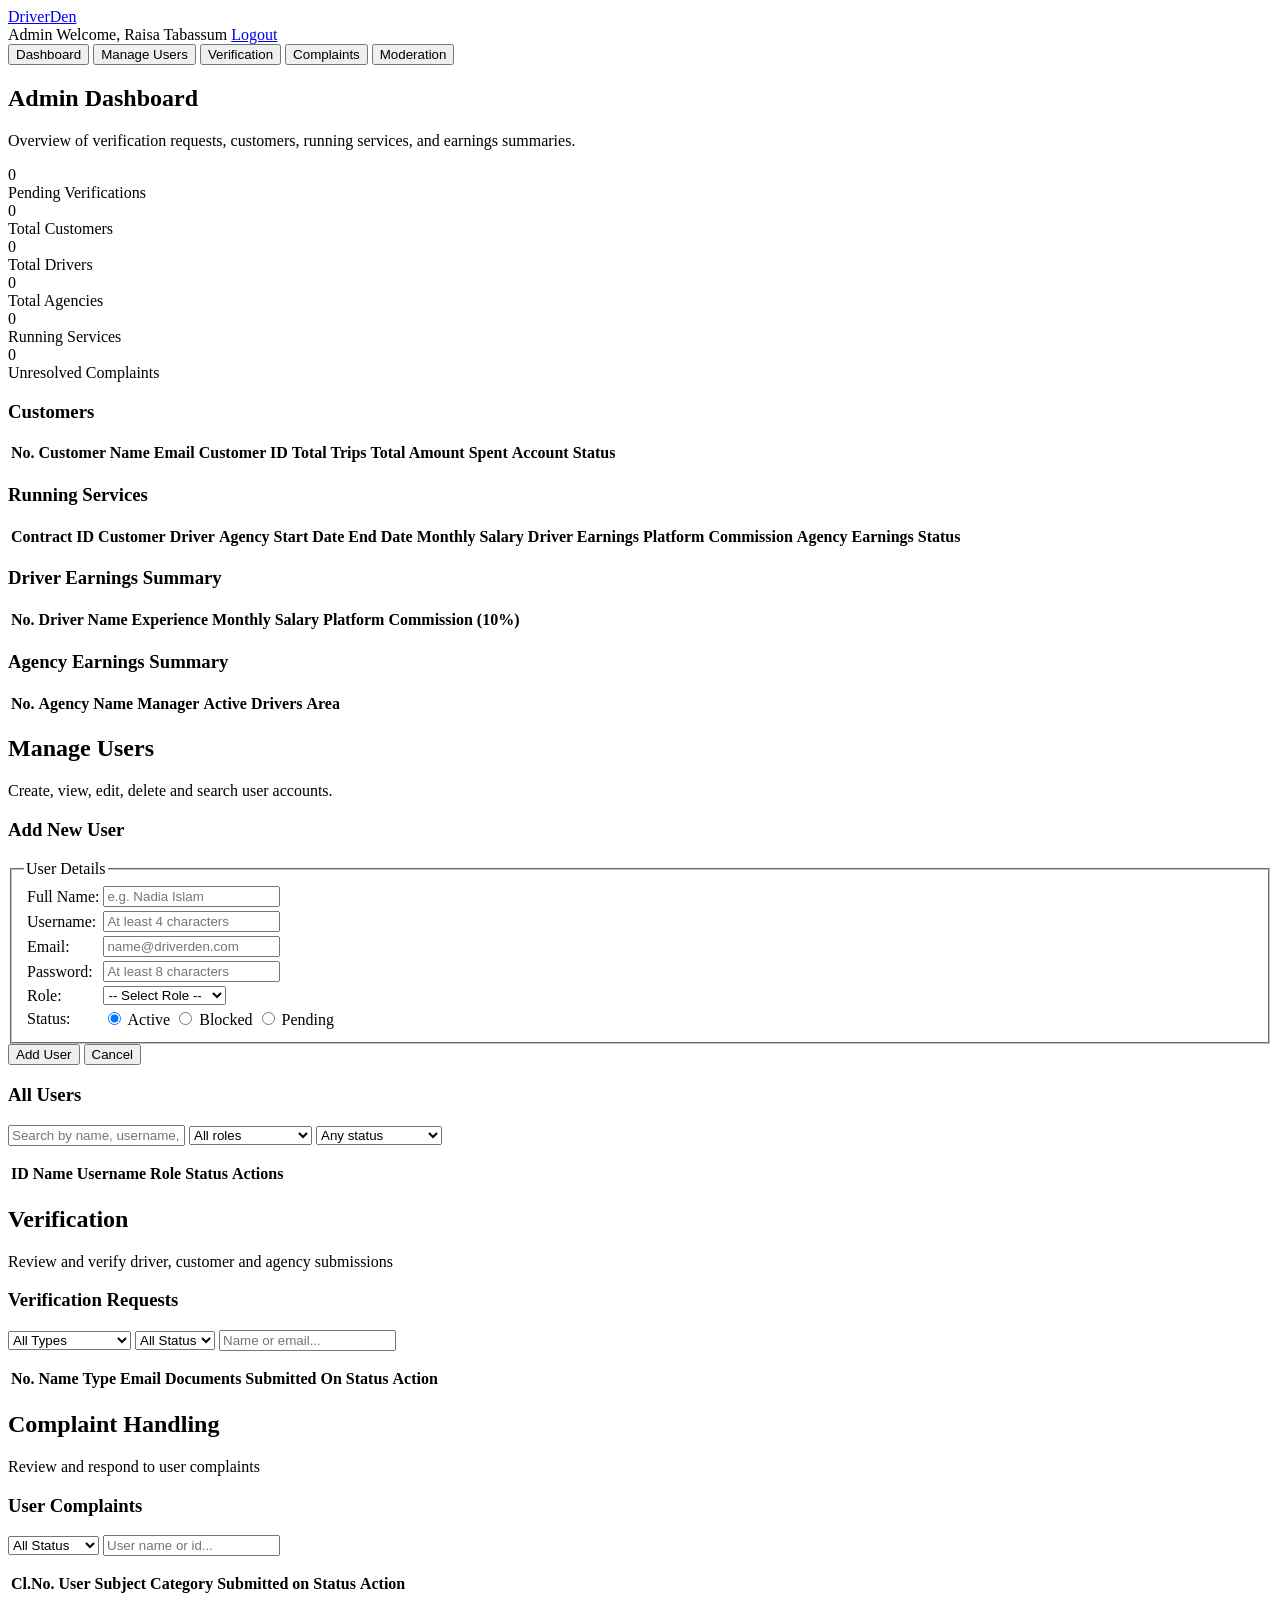
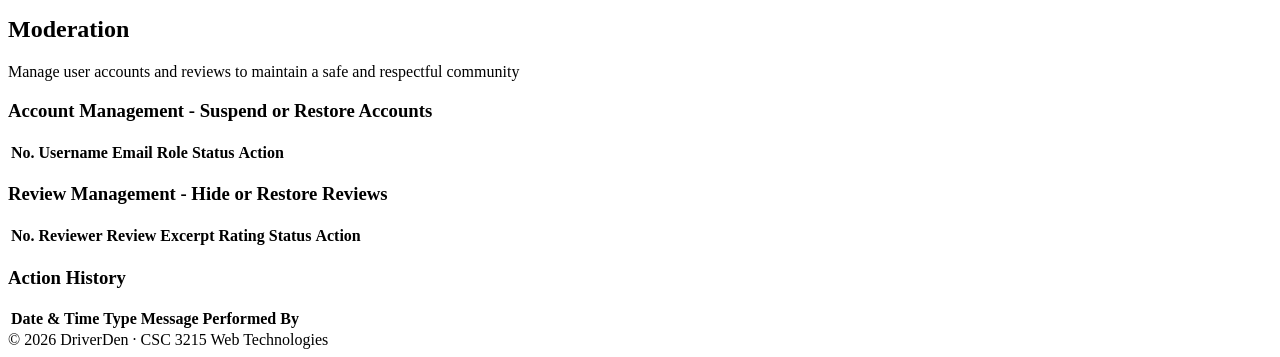
==== admin.html @ 4b4377a5 "Added admin page" ====
<!DOCTYPE html>
<html lang="en">

<head>
    <meta charset="UTF-8">
    <meta name="viewport" content="width=device-width, initial-scale=1.0">
    <meta name="description" content="Admin dashboard of DriverDen">
    <title>Admin Dashboard | DriverDen</title>
    <link rel="stylesheet" href="css/style.css">
</head>

<body>

    <!-- ============ HEADER ============ -->
    <header class="header">
        <a href="index.html" class="logo">Driver<span>Den</span></a>
        <div class="user-info">
            <span class="badge admin">Admin</span>
            <span>Welcome, Raisa Tabassum</span>
            <a href="index.html" class="btn btn-small btn-light">Logout</a>
        </div>
    </header>

    <!-- ============ NAVIGATION: each button shows one section ============ -->
    <nav class="topnav">
        <button type="button" id="nav-dashboardSection" class="active"
            onclick="showSection('dashboardSection')">Dashboard</button>
        <button type="button" id="nav-usersSection" onclick="showSection('usersSection')">Manage Users</button>
        <button type="button" id="nav-verificationSection"
            onclick="showSection('verificationSection')">Verification</button>
        <button type="button" id="nav-complaintsSection" onclick="showSection('complaintsSection')">Complaints</button>
        <button type="button" id="nav-moderationSection" onclick="showSection('moderationSection')">Moderation</button>
    </nav>

    <main class="container">
        <!--SECTION 1: DASHBOARD-->
        <section id="dashboardSection" class="page-section active">
            <h2 class="page-title">Admin Dashboard</h2>
            <p class="page-subtitle">Overview of verification requests, customers, running services, and earnings
                summaries.
                <span id="reportTime" class="hint"></span>
            </p>

            <div class="stats-grid">
                <div class="stat-card">
                    <div class="stat-number" id="statPendingVerif">0</div>
                    <div class="stat-label">Pending Verifications</div>
                </div>
                <div class="stat-card">
                    <div class="stat-number" id="statCustomers">0</div>
                    <div class="stat-label">Total Customers</div>
                </div>
                <div class="stat-card">
                    <div class="stat-number" id="statDrivers">0</div>
                    <div class="stat-label">Total Drivers</div>
                </div>
                <div class="stat-card">
                    <div class="stat-number" id="statAgencies">0</div>
                    <div class="stat-label">Total Agencies</div>
                </div>
                <div class="stat-card">
                    <div class="stat-number" id="statRunningServices">0</div>
                    <div class="stat-label">Running Services</div>
                </div>
                <div class="stat-card">
                    <div class="stat-number" id="statOpenComplaints">0</div>
                    <div class="stat-label">Unresolved Complaints</div>
                </div>
            </div>

            <!-- Customers Table -->
            <div class="card">
                <h3>Customers</h3>
                <div class="table-wrapper">
                    <table class="data-table">
                        <thead>
                            <tr>
                                <th>No.</th>
                                <th>Customer Name</th>
                                <th>Email</th>
                                <th>Customer ID</th>
                                <th>Total Trips</th>
                                <th>Total Amount Spent</th>
                                <th>Account Status</th>
                            </tr>
                        </thead>
                        <tbody id="dashCustomersBody"></tbody>
                    </table>
                </div>
            </div>

            <!-- Running Services Table -->
            <div class="card">
                <h3>Running Services</h3>
                <div class="table-wrapper">
                    <table class="data-table">
                        <thead>
                            <tr>
                                <th>Contract ID</th>
                                <th>Customer</th>
                                <th>Driver</th>
                                <th>Agency</th>
                                <th>Start Date</th>
                                <th>End Date</th>
                                <th>Monthly Salary</th>
                                <th>Driver Earnings</th>
                                <th>Platform Commission</th>
                                <th>Agency Earnings</th>
                                <th>Status</th>
                            </tr>
                        </thead>
                        <tbody id="dashServicesBody"></tbody>
                    </table>
                </div>
            </div>

            <!-- Earnings Summaries -->
            <div class="row">
                <div class="col">
                    <div class="card">
                        <h3>Driver Earnings Summary</h3>
                        <div class="table-wrapper">
                            <table class="data-table">
                                <thead>
                                    <tr>
                                        <th>No.</th>
                                        <th>Driver Name</th>
                                        <th>Experience</th>
                                        <th>Monthly Salary</th>
                                        <th>Platform Commission (10%)</th>
                                    </tr>
                                </thead>
                                <tbody id="dashDriverEarningsBody"></tbody>
                            </table>
                        </div>
                    </div>
                </div>

                <div class="col">
                    <div class="card">
                        <h3>Agency Earnings Summary</h3>
                        <div class="table-wrapper">
                            <table class="data-table">
                                <thead>
                                    <tr>
                                        <th>No.</th>
                                        <th>Agency Name</th>
                                        <th>Manager</th>
                                        <th>Active Drivers</th>
                                        <th>Area</th>
                                    </tr>
                                </thead>
                                <tbody id="dashAgencyEarningsBody"></tbody>
                            </table>
                        </div>
                    </div>
                </div>
            </div>
        </section>

        <!--SECTION 2: MANAGE USERS (Create, Read, Update, Delete & Search)-->
        <section id="usersSection" class="page-section">
            <h2 class="page-title">Manage Users</h2>
            <p class="page-subtitle">Create, view, edit, delete and search user accounts. </p>

            <div id="userMessage" class="message"></div>

            <div class="row">
                <!-- CREATE / UPDATE form -->
                <div class="col">
                    <div class="card">
                        <h3 id="userFormTitle">Add New User</h3>
                        <form id="userForm" onsubmit="return saveUser()">
                            <fieldset>
                                <legend>User Details</legend>
                                <table class="form-table">
                                    <tr>
                                        <td><label for="userName">Full Name:</label></td>
                                        <td>
                                            <input type="text" id="userName" placeholder="e.g. Nadia Islam">
                                            <span class="error" id="userNameError"></span>
                                        </td>
                                    </tr>
                                    <tr>
                                        <td><label for="userUsername">Username:</label></td>
                                        <td>
                                            <input type="text" id="userUsername" placeholder="At least 4 characters">
                                            <span class="error" id="userUsernameError"></span>
                                        </td>
                                    </tr>
                                    <tr>
                                        <td><label for="userEmail">Email:</label></td>
                                        <td>
                                            <input type="email" id="userEmail" placeholder="name@driverden.com">
                                            <span class="error" id="userEmailError"></span>
                                        </td>
                                    </tr>
                                    <tr>
                                        <td><label for="userPassword">Password:</label></td>
                                        <td>
                                            <input type="password" id="userPassword"
                                                placeholder="At least 8 characters">
                                            <span class="error" id="userPasswordError"></span>
                                        </td>
                                    </tr>
                                    <tr>
                                        <td><label for="userRole">Role:</label></td>
                                        <td>
                                            <select id="userRole">
                                                <option value="">-- Select Role --</option>
                                                <option value="Admin">Admin</option>
                                                <option value="Agency Manager">Agency Manager</option>
                                                <option value="Customer">Customer</option>
                                                <option value="Driver">Driver</option>
                                            </select>
                                            <span class="error" id="userRoleError"></span>
                                        </td>
                                    </tr>
                                    <tr>
                                        <td>Status:</td>
                                        <td>
                                            <input type="radio" id="statusActive" name="userStatus" value="Active"
                                                checked>
                                            <label for="statusActive" class="option-label">Active</label>
                                            <input type="radio" id="statusBlocked" name="userStatus" value="Blocked">
                                            <label for="statusBlocked" class="option-label">Blocked</label>
                                            <input type="radio" id="statusPending" name="userStatus" value="Pending">
                                            <label for="statusPending" class="option-label">Pending</label>
                                        </td>
                                    </tr>
                                </table>
                            </fieldset>
                            <input type="submit" id="userSaveButton" class="btn" value="Add User">
                            <button type="button" class="btn btn-secondary" onclick="resetUserForm()">Cancel</button>
                        </form>
                    </div>
                </div>

                <!-- READ + SEARCH table -->
                <div class="col-wide">
                    <div class="card">
                        <h3>All Users</h3>
                        <div class="search-bar">
                            <input type="text" id="userSearch" placeholder="Search by name, username, email or id..."
                                onkeyup="renderUsers()">
                            <select id="userRoleFilter" onchange="renderUsers()">
                                <option value="All">All roles</option>
                                <option value="Admin">Admin</option>
                                <option value="Agency Manager">Agency Manager</option>
                                <option value="Customer">Customer</option>
                                <option value="Driver">Driver</option>
                            </select>
                            <select id="userStatusFilter" onchange="renderUsers()">
                                <option value="All">Any status</option>
                                <option value="Active">Active</option>
                                <option value="Blocked">Blocked</option>
                                <option value="Pending">Pending approval</option>
                            </select>
                        </div>
                        <p class="result-count" id="userCount"></p>
                        <div class="table-wrapper">
                            <table class="data-table">
                                <thead>
                                    <tr>
                                        <th>ID</th>
                                        <th>Name</th>
                                        <th>Username</th>
                                        <th>Role</th>
                                        <th>Status</th>
                                        <th>Actions</th>
                                    </tr>
                                </thead>
                                <tbody id="userTableBody"></tbody>
                            </table>
                        </div>
                    </div>
                </div>
            </div>
        </section>

        <!--SECTION 3: VERIFICATION-->
        <section id="verificationSection" class="page-section">
            <h2 class="page-title">Verification</h2>
            <p class="page-subtitle">Review and verify driver, customer and agency submissions</p>

            <div id="verifMessage" class="message"></div>

            <div class="row">
                <div class="col-wide">
                    <div class="card">
                        <h3>Verification Requests</h3>
                        <div class="search-bar">
                            <select id="verifTypeFilter" onchange="renderVerifications()">
                                <option value="All">All Types</option>
                                <option value="Driver">Driver</option>
                                <option value="Customer">Customer</option>
                                <option value="Agency Manager">Agency Manager</option>
                            </select>
                            <select id="verifStatusFilter" onchange="renderVerifications()">
                                <option value="All">All Status</option>
                                <option value="Pending">Pending</option>
                                <option value="Approved">Approved</option>
                                <option value="Rejected">Rejected</option>
                            </select>
                            <input type="text" id="verifSearch" placeholder="Name or email..."
                                onkeyup="renderVerifications()">
                        </div>
                        <p class="result-count" id="verifCount"></p>
                        <div class="table-wrapper">
                            <table class="data-table">
                                <thead>
                                    <tr>
                                        <th>No.</th>
                                        <th>Name</th>
                                        <th>Type</th>
                                        <th>Email</th>
                                        <th>Documents</th>
                                        <th>Submitted On</th>
                                        <th>Status</th>
                                        <th>Action</th>
                                    </tr>
                                </thead>
                                <tbody id="verifTableBody"></tbody>
                            </table>
                        </div>
                    </div>
                </div>

                <div class="col" id="verifFormCol" style="display: none;">
                    <div class="card">
                        <h3 id="verifFormTitle">Submission Details</h3>
                        <form id="verifForm" onsubmit="return submitVerification()">
                            <fieldset>
                                <legend id="verifLegend">Applicant Information</legend>
                                <table class="form-table" id="verifFormFields"></table>
                                <table class="form-table">
                                    <tr>
                                        <td><label for="verifDecisionSelect">Decision:</label></td>
                                        <td>
                                            <select id="verifDecisionSelect">
                                                <option value="Approved">Accept</option>
                                                <option value="Rejected">Reject</option>
                                            </select>
                                        </td>
                                    </tr>
                                    <tr>
                                        <td><label for="verifRejectionReason">Rejection Reason:</label></td>
                                        <td>
                                            <textarea id="verifRejectionReason" rows="4"
                                                placeholder="Enter reason for rejection..."></textarea>
                                            <span class="error" id="verifReasonError"></span>
                                        </td>
                                    </tr>
                                </table>
                            </fieldset>
                            <input type="submit" class="btn" value="Submit">
                            <button type="button" class="btn btn-secondary" onclick="closeVerifForm()">Reset</button>
                        </form>
                    </div>
                </div>
            </div>
        </section>

        <!--SECTION 4: COMPLAINTS-->
        <section id="complaintsSection" class="page-section">
            <h2 class="page-title">Complaint Handling</h2>
            <p class="page-subtitle">Review and respond to user complaints</p>

            <div id="compMessage" class="message"></div>

            <div class="row">
                <div class="col-wide">
                    <div class="card">
                        <h3>User Complaints</h3>
                        <div class="search-bar">
                            <select id="compStatusFilter" onchange="renderComplaints()">
                                <option value="All">All Status</option>
                                <option value="Pending">Pending</option>
                                <option value="In Progress">In Progress</option>
                                <option value="Resolved">Resolved</option>
                            </select>
                            <input type="text" id="compSearch" placeholder="User name or id..."
                                onkeyup="renderComplaints()">
                        </div>
                        <p class="result-count" id="compCount"></p>
                        <div class="table-wrapper">
                            <table class="data-table">
                                <thead>
                                    <tr>
                                        <th>Cl.No.</th>
                                        <th>User</th>
                                        <th>Subject</th>
                                        <th>Category</th>
                                        <th>Submitted on</th>
                                        <th>Status</th>
                                        <th>Action</th>
                                    </tr>
                                </thead>
                                <tbody id="compTableBody"></tbody>
                            </table>
                        </div>
                    </div>
                </div>

                <div class="col" id="compFormCol" style="display: none;">
                    <div class="card">
                        <h3 id="compFormTitle">Complaints Details</h3>
                        <form id="compForm" onsubmit="return submitComplaint()">
                            <fieldset>
                                <legend>Complaint &amp; Admin Response</legend>
                                <table class="form-table">
                                    <tr>
                                        <td><label for="compUserName">User Name:</label></td>
                                        <td><input type="text" id="compUserName" readonly></td>
                                    </tr>
                                    <tr>
                                        <td><label for="compUserEmail">User Email:</label></td>
                                        <td><input type="email" id="compUserEmail" readonly></td>
                                    </tr>
                                    <tr>
                                        <td><label for="compSubject">Subject:</label></td>
                                        <td><input type="text" id="compSubject" readonly></td>
                                    </tr>
                                    <tr>
                                        <td><label for="compCategory">Category:</label></td>
                                        <td><input type="text" id="compCategory" readonly></td>
                                    </tr>
                                    <tr>
                                        <td><label for="compDescription">Description:</label></td>
                                        <td><textarea id="compDescription" rows="4" readonly></textarea></td>
                                    </tr>
                                    <tr>
                                        <td><label for="compSubmittedOn">Submitted On:</label></td>
                                        <td><input type="text" id="compSubmittedOn" readonly></td>
                                    </tr>
                                    <tr>
                                        <td><label for="compStatusSelect">Status:</label></td>
                                        <td>
                                            <select id="compStatusSelect">
                                                <option value="In Progress">In Progress</option>
                                                <option value="Resolved">Resolved</option>
                                            </select>
                                        </td>
                                    </tr>
                                    <tr>
                                        <td><label for="compResponse">Response:</label></td>
                                        <td>
                                            <textarea id="compResponse" rows="5"
                                                placeholder="Write your response here..."></textarea>
                                            <span class="error" id="compResponseError"></span>
                                        </td>
                                    </tr>
                                </table>
                            </fieldset>
                            <input type="submit" class="btn" value="Submit">
                            <button type="button" class="btn btn-secondary" onclick="closeCompForm()">Reset</button>
                        </form>
                    </div>
                </div>
            </div>
        </section>
        <!-- SECTION 5: MODERATION -->
        <section id="moderationSection" class="page-section">
            <h2 class="page-title">Moderation</h2>
            <p class="page-subtitle">Manage user accounts and reviews to maintain a safe and respectful community</p>

            <div id="modMessage" class="message"></div>

            <!-- Account Management -->
            <div class="row">
                <div class="col-wide">
                    <div class="card">
                        <h3>Account Management - Suspend or Restore Accounts</h3>
                        <div class="table-wrapper">
                            <table class="data-table">
                                <thead>
                                    <tr>
                                        <th>No.</th>
                                        <th>Username</th>
                                        <th>Email</th>
                                        <th>Role</th>
                                        <th>Status</th>
                                        <th>Action</th>
                                    </tr>
                                </thead>
                                <tbody id="modAccountBody"></tbody>
                            </table>
                        </div>
                    </div>
                </div>

                <div class="col" id="accountFormCol" style="display: none;">
                    <div class="card">
                        <h3>Account Details</h3>
                        <form id="accountModForm" onsubmit="return submitAccountMod()">
                            <fieldset>
                                <legend>Account Action</legend>
                                <table class="form-table">
                                    <tr>
                                        <td><label for="modAccName">Username:</label></td>
                                        <td><input type="text" id="modAccName" readonly></td>
                                    </tr>
                                    <tr>
                                        <td><label for="modAccEmail">Email:</label></td>
                                        <td><input type="email" id="modAccEmail" readonly></td>
                                    </tr>
                                    <tr>
                                        <td><label for="modAccRole">Role:</label></td>
                                        <td><input type="text" id="modAccRole" readonly></td>
                                    </tr>
                                    <tr>
                                        <td><label for="modAccAction">Action:</label></td>
                                        <td>
                                            <select id="modAccAction">
                                                <option value="Blocked">Suspended</option>
                                                <option value="Active">Restore</option>
                                            </select>
                                        </td>
                                    </tr>
                                    <tr>
                                        <td><label for="accountReason">Reason:</label></td>
                                        <td>
                                            <textarea id="accountReason" rows="4"
                                                placeholder="Enter reason for this action..."></textarea>
                                            <span class="error" id="accountReasonError"></span>
                                        </td>
                                    </tr>
                                </table>
                            </fieldset>
                            <input type="submit" class="btn" value="Submit">
                            <button type="button" class="btn btn-secondary" onclick="closeAccountForm()">Reset</button>
                        </form>
                    </div>
                </div>
            </div>

            <!-- Review Management -->
            <div class="row">
                <div class="col-wide">
                    <div class="card">
                        <h3>Review Management - Hide or Restore Reviews</h3>
                        <div class="table-wrapper">
                            <table class="data-table">
                                <thead>
                                    <tr>
                                        <th>No.</th>
                                        <th>Reviewer</th>
                                        <th>Review Excerpt</th>
                                        <th>Rating</th>
                                        <th>Status</th>
                                        <th>Action</th>
                                    </tr>
                                </thead>
                                <tbody id="modReviewBody"></tbody>
                            </table>
                        </div>
                    </div>
                </div>

                <div class="col" id="reviewFormCol" style="display: none;">
                    <div class="card">
                        <h3>Review Details</h3>
                        <form id="reviewModForm" onsubmit="return submitReviewMod()">
                            <fieldset>
                                <legend>Review Action</legend>
                                <table class="form-table">
                                    <tr>
                                        <td><label for="modRevName">Reviewer:</label></td>
                                        <td><input type="text" id="modRevName" readonly></td>
                                    </tr>
                                    <tr>
                                        <td><label for="modRevRating">Rating:</label></td>
                                        <td><input type="text" id="modRevRating" readonly></td>
                                    </tr>
                                    <tr>
                                        <td><label for="modRevText">Review:</label></td>
                                        <td><textarea id="modRevText" rows="4" readonly></textarea></td>
                                    </tr>
                                    <tr>
                                        <td><label for="modRevDate">Submitted On:</label></td>
                                        <td><input type="text" id="modRevDate" readonly></td>
                                    </tr>
                                    <tr>
                                        <td><label for="modRevAction">Action:</label></td>
                                        <td>
                                            <select id="modRevAction">
                                                <option value="Hidden">Hide</option>
                                                <option value="Visible">Restore</option>
                                            </select>
                                        </td>
                                    </tr>
                                    <tr>
                                        <td><label for="reviewReason">Reason:</label></td>
                                        <td>
                                            <textarea id="reviewReason" rows="4"
                                                placeholder="Enter reason for this action..."></textarea>
                                            <span class="error" id="reviewReasonError"></span>
                                        </td>
                                    </tr>
                                </table>
                            </fieldset>
                            <input type="submit" class="btn" value="Submit">
                            <button type="button" class="btn btn-secondary" onclick="closeReviewForm()">Reset</button>
                        </form>
                    </div>
                </div>
            </div>

            <!-- Action History -->
            <div class="card">
                <h3>Action History</h3>
                <div class="table-wrapper">
                    <table class="data-table">
                        <thead>
                            <tr>
                                <th>Date &amp; Time</th>
                                <th>Type</th>
                                <th>Message</th>
                                <th>Performed By</th>
                            </tr>
                        </thead>
                        <tbody id="actionHistoryBody"></tbody>
                    </table>
                </div>
            </div>
        </section>

    </main>

    <footer class="footer">
        &copy; 2026 DriverDen &middot; CSC 3215 Web Technologies
    </footer>

    <script src="js/data.js"></script>
    <script src="js/common.js"></script>
    <script src="js/admin.js"></script>
</body>

</html>
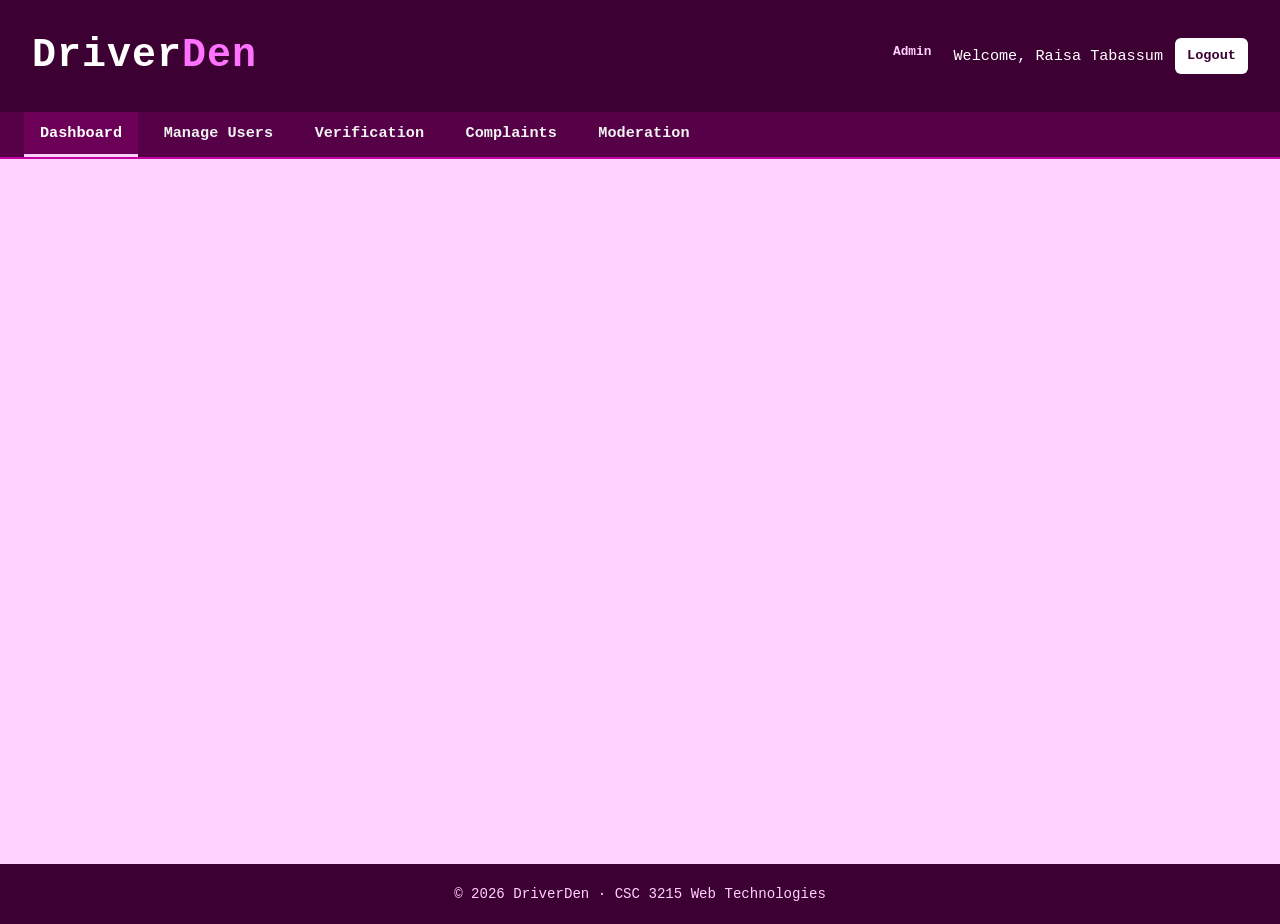
==== commit 10061cce: "24-58227-2 Add admin page" ====
--- a/admin.html
+++ b/admin.html
@@ -11,7 +11,7 @@
 
 <body>
 
-    <!-- ============ HEADER ============ -->
+    <!--header-->
     <header class="header">
         <a href="index.html" class="logo">Driver<span>Den</span></a>
         <div class="user-info">
--- a/css/style.css
+++ b/css/style.css
@@ -0,0 +1,2104 @@
+* {
+    margin: 0;
+    padding: 0;
+    box-sizing: border-box;
+}
+
+body {
+    background-color: #ffd1ff;
+    font-family: 'Courier New', Courier, monospace;
+    color: rgb(61, 0, 51);
+    line-height: 2;
+}
+
+h1 {
+    font-family: 'syne', system-ui, -apple-system, BlinkMacSystemFont, 'Segoe UI', Roboto, Oxygen, Ubuntu, Cantarell, 'Open Sans', 'Helvetica Neue', sans-serif;
+    color: rgb(255, 0, 174);
+    margin-bottom: 8px;
+    font-size: 50px;
+}
+
+h2 {
+    color: rgb(0, 51, 93);
+    margin-bottom: 15px;
+}
+
+h3 {
+    color: rgb(106, 12, 100);
+}
+
+hr {
+    border: 0;
+    border-top: 1px solid beige;
+    margin: 18px;
+}
+
+a {
+    text-decoration: none;
+    color: rgb(207, 0, 207);
+    font-weight: 700;
+}
+
+a:hover {
+    text-decoration: underline;
+}
+
+table {
+    width: 100%;
+    border-collapse: collapse;
+    margin: 20px 0;
+    background-color: beige;
+}
+
+table,
+th,
+td {
+    border: 1px solid black;
+}
+
+th,
+td {
+    padding: 8px 14px;
+}
+
+th {
+    background-color: rgb(255, 104, 235);
+    font-weight: 700;
+}
+
+tr:hover {
+    background-color: rgba(248, 248, 169, 0.588);
+}
+
+fieldset {
+    border: 1px solid rgb(181, 0, 175);
+    border-radius: 0;
+    padding: 15px;
+    margin-bottom: 20px;
+    background-color: rgba(255, 125, 227, 0.411);
+}
+
+legend {
+    font-weight: 800;
+    font-family: 'Courier New', Courier, monospace;
+    padding: 5px 12px;
+    color: rgb(255, 0, 200);
+    font-size: 22px;
+}
+
+input[type="text"],
+input[type="tel"],
+input[type="email"],
+input[type="password"],
+input[type="number"],
+input[type="date"],
+select,
+textarea {
+    padding: 5px;
+    border: 1px solid rgb(115, 0, 105);
+    border-radius: 5px;
+    font-family: 'Courier New', Courier, monospace;
+    font-size: 15px;
+    margin-top: 4px;
+    margin-bottom: 6px;
+}
+
+input:focus,
+select:focus,
+textarea:focus {
+    outline: none;
+    border-color: rgb(255, 140, 0);
+}
+
+button,
+input[type="submit"],
+input[type="reset"] {
+    background-color: rgb(255, 129, 232);
+    color: rgb(108, 0, 86);
+    padding: 8px 6px;
+    border: 2px solid rgb(236, 35, 254);
+    border-radius: 3px;
+    cursor: pointer;
+    font-weight: 550;
+    font-size: 15px;
+}
+
+button:hover,
+input[type="submit"]:hover {
+    background-color: #ff65d3;
+}
+
+input[type="reset"] {
+    background-color: beige;
+    color: #ff65d3;
+    border-color: rgb(236, 35, 254);
+}
+
+input[type="reset"]:hover {
+    background-color: bisque;
+}
+
+.site-nav {
+    background-color: rgb(61, 0, 51);
+    padding: 8px 12px;
+    margin-bottom: 20px;
+    border-radius: 6px;
+}
+
+.site-nav a {
+    display: inline-block;
+    color: #ffffff;
+    text-decoration: none;
+    padding: 8px 14px;
+    margin-right: 5px;
+    font-size: 14px;
+    font-weight: 600;
+    border-radius: 4px;
+}
+
+.site-nav a:hover,
+.site-nav a.active {
+    background-color: #ffd1ff;
+    color: rgb(108, 0, 86);
+    text-decoration: none;
+}
+
+.header {
+    background-color: rgb(61, 0, 51);
+    color: #ffffff;
+    padding: 16px 32px;
+    display: flex;
+    justify-content: space-between;
+    align-items: center;
+    width: 100%;
+}
+
+.logo {
+    font-size: 40px;
+    font-weight: 600;
+    color: rgb(255, 255, 255);
+    text-decoration: none;
+    letter-spacing: 1px;
+}
+
+.logo span {
+    color: #ff72ff;
+}
+
+.user-info {
+    display: flex;
+    align-items: center;
+    gap: 12px;
+    font-size: 0.95rem;
+    color: #ffffff;
+}
+
+.badge.customer {
+    background-color: rgb(194, 0, 161);
+    color: #ffffff;
+    padding: 3px 10px;
+    border-radius: 12px;
+    font-size: 0.8rem;
+    font-weight: bold;
+}
+
+.btn-logout {
+    background-color: #ffffff;
+    color: rgb(61, 0, 51);
+    text-decoration: none;
+    padding: 4px 12px;
+    border-radius: 4px;
+    font-size: 0.85rem;
+    font-weight: 600;
+}
+
+.btn-logout:hover {
+    background-color: #ffd1ff;
+    color: rgb(61, 0, 51);
+}
+
+.topnav {
+    position: sticky;
+    top: 0;
+    z-index: 10;
+    background-color: rgb(85, 0, 71);
+    padding: 0 24px;
+    border-bottom: 2px solid rgb(194, 0, 161);
+    width: 100%;
+}
+
+.topnav a {
+    display: inline-block;
+    color: #f2f2f2;
+    padding: 12px 16px;
+    text-decoration: none;
+    font-size: 0.95rem;
+    font-weight: 600;
+    border-bottom: 3px solid transparent;
+}
+
+.topnav a:hover {
+    background-color: rgb(108, 0, 86);
+    color: #ffffff;
+}
+
+.topnav a.active {
+    border-bottom: 3px solid #ffd1ff;
+    background-color: rgb(108, 0, 86);
+    color: #ffffff;
+}
+
+.dashboard-container {
+    max-width: 1000px;
+    margin: 20px auto;
+    padding: 0 20px;
+}
+
+.stats-grid {
+    display: grid;
+    grid-template-columns: repeat(auto-fit, minmax(200px, 1fr));
+    gap: 16px;
+    margin: 20px 0;
+}
+
+.stat-card {
+    background-color: beige;
+    border-radius: 12px;
+    padding: 18px;
+    box-shadow: 0 4px 12px rgba(0, 0, 0, 0.08);
+    border-left: 6px solid rgb(194, 0, 161);
+    transition: transform 0.3s;
+}
+
+.stat-card:hover {
+    transform: scale(1.03);
+}
+
+.stat-card .stat-number {
+    font-size: 2.2rem;
+    font-weight: bold;
+    color: rgb(61, 0, 51);
+    display: block;
+    line-height: 1.2;
+}
+
+.stat-card .stat-label {
+    color: #666666;
+    font-size: 0.9rem;
+    font-weight: 600;
+}
+
+.actions-grid {
+    display: grid;
+    grid-template-columns: 1fr 1fr;
+    gap: 16px;
+    margin-top: 15px;
+}
+
+.action-card {
+    background-color: rgba(245, 245, 220, 0.742);
+    border-radius: 12px;
+    padding: 18px;
+    box-shadow: 0 4px 12px rgba(0, 0, 0, 0.08);
+    border: 1px solid rgba(194, 0, 161, 0.2);
+}
+
+.action-card h3 {
+    margin-top: 0;
+    margin-bottom: 8px;
+    color: rgb(108, 0, 86);
+}
+
+.action-card p {
+    margin-bottom: 12px;
+    font-size: 0.9rem;
+    color: #555555;
+}
+
+.action-card .btn {
+    display: inline-block;
+    background-color: rgb(255, 129, 232);
+    color: rgb(108, 0, 86);
+    padding: 8px 16px;
+    border: 1px solid rgb(236, 35, 254);
+    border-radius: 4px;
+    text-decoration: none;
+    font-weight: 600;
+    font-size: 14px;
+}
+
+.action-card .btn:hover {
+    background-color: #ff65d3;
+    color: #ffffff;
+}
+
+.filter-card {
+    background: #ffffff;
+    border-radius: 12px;
+    padding: 18px 24px;
+    box-shadow: 0 4px 12px rgba(0, 0, 0, 0.08);
+    margin-bottom: 24px;
+    display: flex;
+    flex-wrap: wrap;
+    gap: 16px;
+    align-items: flex-end;
+}
+
+.filter-group {
+    display: flex;
+    flex-direction: column;
+    gap: 6px;
+    flex: 1;
+    min-width: 160px;
+}
+
+.filter-group label {
+    font-size: 0.85rem;
+    font-weight: 600;
+    color: rgb(61, 0, 51);
+}
+
+.filter-group input,
+.filter-group select {
+    padding: 9px 12px;
+    border: 1px solid #ccc;
+    border-radius: 6px;
+    font-size: 0.9rem;
+    font-family: inherit;
+    outline: none;
+    transition: border-color 0.2s;
+}
+
+.filter-group input:focus,
+.filter-group select:focus {
+    border-color: rgb(194, 0, 161);
+}
+
+.filter-actions {
+    display: flex;
+    gap: 8px;
+    align-items: center;
+}
+
+.btn-filter {
+    background-color: rgb(194, 0, 161);
+    color: #ffffff;
+    padding: 9px 18px;
+    border: none;
+    border-radius: 6px;
+    font-weight: 600;
+    cursor: pointer;
+    font-size: 0.9rem;
+    transition: background 0.2s;
+}
+
+.btn-filter:hover {
+    background-color: rgb(150, 0, 125);
+}
+
+.btn-reset {
+    background-color: #f1f1f1;
+    color: #333333;
+    padding: 9px 16px;
+    border: 1px solid #ccc;
+    border-radius: 6px;
+    font-weight: 600;
+    cursor: pointer;
+    font-size: 0.9rem;
+    transition: background 0.2s;
+}
+
+.btn-reset:hover {
+    background-color: #e0e0e0;
+}
+
+.drivers-grid {
+    display: grid;
+    grid-template-columns: repeat(auto-fill, minmax(320px, 1fr));
+    gap: 20px;
+}
+
+.driver-card {
+    background: #ffffff;
+    border-radius: 12px;
+    padding: 20px;
+    box-shadow: 0 4px 12px rgba(0, 0, 0, 0.08);
+    display: flex;
+    flex-direction: column;
+    justify-content: space-between;
+    border-top: 4px solid rgb(194, 0, 161);
+    transition: transform 0.2s, box-shadow 0.2s;
+}
+
+.driver-card:hover {
+    transform: translateY(-5px);
+    box-shadow: 0 8px 20px rgba(0, 0, 0, 0.12);
+}
+
+.driver-card-header {
+    display: flex;
+    justify-content: space-between;
+    align-items: flex-start;
+    margin-bottom: 12px;
+}
+
+.driver-name {
+    font-size: 1.25rem;
+    font-weight: bold;
+    color: rgb(61, 0, 51);
+    margin: 0;
+}
+
+.driver-agency {
+    font-size: 0.82rem;
+    color: #777777;
+    margin-top: 2px;
+}
+
+.driver-rating {
+    background-color: #fff8e1;
+    color: #b78103;
+    font-weight: bold;
+    font-size: 0.85rem;
+    padding: 4px 8px;
+    border-radius: 6px;
+    border: 1px solid #ffe082;
+}
+
+.driver-details {
+    display: grid;
+    grid-template-columns: 1fr 1fr;
+    gap: 10px;
+    margin: 14px 0 18px 0;
+    padding: 12px;
+    background: #fdf6fd;
+    border-radius: 8px;
+}
+
+.detail-item {
+    font-size: 0.85rem;
+}
+
+.detail-label {
+    color: #888888;
+    display: block;
+    font-size: 0.75rem;
+    text-transform: uppercase;
+    font-weight: 600;
+}
+
+.detail-value {
+    color: #222222;
+    font-weight: 600;
+    margin-top: 2px;
+}
+
+.footer {
+    background-color: rgb(61, 0, 51);
+    color: #ffd1ff;
+    text-align: center;
+    padding: 16px;
+    margin-top: 30px;
+    font-size: 0.88rem;
+}
+
+.driver-salary {
+    font-size: 1.15rem;
+    font-weight: bold;
+    color: rgb(194, 0, 161);
+}
+
+.driver-salary span {
+    font-size: 0.8rem;
+    color: #666;
+    font-weight: normal;
+}
+
+
+/* Dashboard text and action spacing */
+
+.dashboard-subtitle {
+    color: #666;
+    margin-bottom: 15px;
+}
+
+.dashboard-actions-title {
+    margin-top: 30px;
+}
+
+.action-card .btn+.btn {
+    margin-left: 8px;
+}
+
+.hiring-tip-label {
+    display: inline-block;
+    font-size: 0.85rem;
+    color: #2e7d32;
+    font-weight: bold;
+    background: #e8f5e9;
+    padding: 6px 12px;
+    border-radius: 4px;
+}
+
+
+/* ==========================================================
+   Public Pages (index.html, auth/login.html, auth/signup.html)
+   Structure adapted from the teacher's demo project,
+   recoloured to the DriverDen palette.
+   ========================================================== */
+
+
+/* Page content wrapper used on public pages */
+
+.container {
+    max-width: 1200px;
+    margin: 0 auto;
+    padding: 24px 16px;
+    min-height: 75vh;
+}
+
+
+/* Shared white card */
+
+.card {
+    background-color: #ffffff;
+    border-radius: 12px;
+    box-shadow: 0 4px 12px rgba(0, 0, 0, 0.08);
+    padding: 20px;
+    margin-bottom: 20px;
+}
+
+
+/* Hero banner under the navigation */
+
+.hero {
+    background-color: rgb(61, 0, 51);
+    color: #ffd1ff;
+    text-align: center;
+    padding: 70px 20px;
+}
+
+.hero h1 {
+    color: #ffffff;
+    font-size: 2.6rem;
+    margin-bottom: 10px;
+}
+
+.hero p {
+    font-size: 1.15rem;
+    color: #ffd1ff;
+    max-width: 650px;
+    margin: 0 auto 24px auto;
+}
+
+.hero-note {
+    font-size: 0.9rem;
+    color: #ffd1ff;
+    margin-top: 10px;
+}
+
+.hero-link {
+    color: #ffd1ff;
+}
+
+.hero-link:hover {
+    color: #ffffff;
+}
+
+
+/* Section spacing and headings on the homepage */
+
+.home-section {
+    padding: 40px 0 10px 0;
+}
+
+.section-heading {
+    text-align: center;
+    margin: 10px 0 24px 0;
+}
+
+.section-heading p {
+    color: rgb(61, 0, 51);
+    font-weight: normal;
+    font-size: 1rem;
+    margin-top: 6px;
+}
+
+
+/* Small feature strip under the hero */
+
+.feature-strip {
+    display: grid;
+    grid-template-columns: repeat(auto-fit, minmax(220px, 1fr));
+    gap: 16px;
+}
+
+.feature {
+    text-align: center;
+    padding: 18px;
+}
+
+
+/* ASCII art icons supplied by the team.
+   Braille-pattern art needs a fixed-width font and tight
+   line spacing, or the picture breaks apart. */
+
+.feature-art {
+    display: inline-block;
+    margin: 0 0 10px 0;
+    padding: 0;
+    font-family: 'Courier New', Courier, monospace;
+    font-size: 10px;
+    line-height: 1.15;
+    color: rgb(194, 0, 161);
+    white-space: pre;
+    text-align: left;
+    vertical-align: top;
+}
+
+
+/* Four role cards on the home page.
+   Role accents stay inside the DriverDen magenta and plum family. */
+
+.role-grid {
+    display: grid;
+    grid-template-columns: repeat(auto-fit, minmax(240px, 1fr));
+    gap: 20px;
+}
+
+.role-card {
+    background-color: #ffffff;
+    border-radius: 12px;
+    padding: 22px;
+    box-shadow: 0 4px 12px rgba(0, 0, 0, 0.08);
+    border-top: 6px solid rgb(194, 0, 161);
+    transition: transform 0.3s, box-shadow 0.3s;
+}
+
+.role-card:hover {
+    transform: scale(1.03);
+    box-shadow: 0 8px 20px rgba(0, 0, 0, 0.12);
+}
+
+.role-card.customer {
+    border-top-color: rgb(194, 0, 161);
+}
+
+.role-card.driver {
+    border-top-color: rgb(207, 0, 207);
+}
+
+.role-card.manager {
+    border-top-color: rgb(108, 0, 86);
+}
+
+.role-card.admin {
+    border-top-color: rgb(61, 0, 51);
+}
+
+.role-card h3 {
+    margin-bottom: 8px;
+}
+
+.role-card ul {
+    margin: 10px 0 16px 20px;
+    font-size: 0.92rem;
+}
+
+
+/* Role badges in the DriverDen magenta and plum family */
+
+.badge {
+    display: inline-block;
+    padding: 3px 10px;
+    border-radius: 12px;
+    font-size: 0.8rem;
+    font-weight: bold;
+    margin-bottom: 8px;
+}
+
+.badge.driver {
+    background-color: rgb(207, 0, 207);
+    color: #ffffff;
+}
+
+.badge.manager {
+    background-color: rgb(108, 0, 86);
+    color: #ffffff;
+}
+
+.badge.admin {
+    background-color: rgb(61, 0, 51);
+    color: #ffd1ff;
+}
+
+.badge.pending {
+    background-color: rgb(255, 140, 0);
+    color: rgb(61, 0, 51);
+}
+
+
+/* "How it works" numbered steps */
+
+.steps {
+    display: grid;
+    grid-template-columns: repeat(auto-fit, minmax(220px, 1fr));
+    gap: 16px;
+}
+
+.step {
+    background-color: #ffffff;
+    border-radius: 12px;
+    padding: 20px;
+    padding-top: 34px;
+    box-shadow: 0 4px 12px rgba(0, 0, 0, 0.08);
+    position: relative;
+}
+
+.step-number {
+    position: absolute;
+    top: -16px;
+    left: 20px;
+    width: 36px;
+    height: 36px;
+    line-height: 36px;
+    text-align: center;
+    border-radius: 50%;
+    background-color: rgb(194, 0, 161);
+    color: #ffffff;
+    font-weight: bold;
+}
+
+
+/* Contact Us details on the home page */
+
+.contact-table {
+    margin: 10px 0;
+    border-collapse: collapse;
+    background-color: #ffffff;
+}
+
+.contact-table,
+.contact-table td {
+    border: 0;
+}
+
+.contact-table td {
+    padding: 5px 10px 5px 0;
+    vertical-align: top;
+}
+
+.contact-table td:first-child {
+    font-weight: bold;
+    white-space: nowrap;
+}
+
+
+/* Small helper text */
+
+.hint {
+    font-size: 0.85rem;
+    color: #777777;
+}
+
+
+/* Call-to-action band above the footer */
+
+.cta-band {
+    background-color: rgb(85, 0, 71);
+    color: #ffffff;
+    border-radius: 12px;
+    padding: 30px 20px;
+    text-align: center;
+    margin-top: 30px;
+}
+
+.cta-band h2 {
+    color: #ffffff;
+    margin-bottom: 8px;
+}
+
+.cta-band p {
+    margin-bottom: 14px;
+}
+
+
+/* Link buttons (public header, homepage, auth pages) */
+
+.btn {
+    display: inline-block;
+    background-color: rgb(194, 0, 161);
+    color: #ffffff;
+    border: none;
+    padding: 9px 20px;
+    border-radius: 6px;
+    text-decoration: none;
+    font-weight: 600;
+    cursor: pointer;
+}
+
+.btn:hover {
+    background-color: rgb(150, 0, 125);
+    color: #ffffff;
+    text-decoration: none;
+}
+
+.btn-small {
+    padding: 4px 12px;
+    font-size: 0.85rem;
+}
+
+.btn-light {
+    background-color: #ffffff;
+    color: rgb(61, 0, 51);
+}
+
+.btn-light:hover {
+    background-color: #ffd1ff;
+    color: rgb(61, 0, 51);
+}
+
+.btn-secondary {
+    background-color: #6C757D;
+}
+
+.btn-secondary:hover {
+    background-color: #868E96;
+    color: #ffffff;
+}
+
+.btn-block {
+    width: 100%;
+    padding: 11px;
+    font-size: 1rem;
+}
+
+
+/* Login and registration pages */
+
+.auth-box {
+    max-width: 460px;
+    margin: 30px auto;
+}
+
+.auth-box h2 {
+    text-align: center;
+    margin-bottom: 8px;
+}
+
+.page-subtitle {
+    color: #666666;
+    text-align: center;
+    margin-bottom: 15px;
+    font-size: 0.95rem;
+}
+
+.form-group {
+    margin-bottom: 14px;
+}
+
+.form-group label {
+    display: block;
+    font-weight: 600;
+    font-size: 0.9rem;
+    margin-bottom: 4px;
+}
+
+.form-group input,
+.form-group select {
+    width: 100%;
+}
+
+.option-label {
+    font-weight: normal;
+    font-size: 0.85rem;
+    margin-left: 4px;
+}
+
+.auth-switch {
+    margin-top: 15px;
+    text-align: center;
+    font-size: 0.9rem;
+    color: #64748b;
+}
+
+.demo-accounts {
+    font-size: 0.88rem;
+    background-color: #ffffff;
+}
+
+.demo-accounts,
+.demo-accounts td {
+    border: 0;
+}
+
+.demo-accounts td {
+    padding: 4px 8px 4px 0;
+    vertical-align: middle;
+}
+
+
+/* Message box; hidden until JavaScript shows it */
+
+.message {
+    display: none;
+    padding: 10px 14px;
+    border-radius: 6px;
+    margin-bottom: 14px;
+    font-size: 0.9rem;
+}
+
+.message.error {
+    display: block;
+    background-color: #ffe4e6;
+    color: #9f1239;
+}
+
+.message.info {
+    display: block;
+    background-color: #fff8e1;
+    color: #b78103;
+}
+
+
+/* =====================================================================
+   PART B  Customer pages (Hameem)
+   ===================================================================== */
+
+/* ==========================================================
+   Shared Table Actions
+   ========================================================== */
+
+table td a {
+    display: inline-block;
+    background-color: #ffd1ff;
+    color: rgb(194, 0, 161);
+    padding: 2px 4px;
+    border: 1px solid rgb(255, 140, 0);
+    border-radius: 4px;
+    text-decoration: none;
+    font-size: 15px;
+    font-weight: 600;
+}
+
+table td a:hover {
+    background-color: #ff65d3;
+    color: #ffffff;
+    text-decoration: none;
+}
+
+table td button {
+    background-color: #ffe4e6;
+    color: #9f1239;
+    border: 1px solid #f43f5e;
+    padding: 4px 10px;
+    font-size: 13px;
+}
+
+table td button:hover {
+    background-color: #f43f5e;
+    color: #ffffff;
+}
+
+form input[type="text"],
+form input[type="number"] {
+    margin-right: 8px;
+}
+
+table tr td:first-child {
+    font-weight: 600;
+}
+
+
+/* ==========================================================
+   Driver Cards — Other Customer Pages
+   ========================================================== */
+
+.cards-grid {
+    display: grid;
+    grid-template-columns: 1fr 1fr;
+    gap: 16px;
+    margin-top: 15px;
+}
+
+.driver-card {
+    background-color: beige;
+    border: 1px solid rgb(236, 35, 254);
+    border-radius: 12px;
+    box-shadow: 0 4px 12px rgba(0, 0, 0, 0.1);
+    padding: 18px;
+    max-width: 70%;
+}
+
+.driver-card h3 {
+    margin-top: 0;
+    margin-bottom: 8px;
+    color: rgb(108, 0, 86);
+}
+
+.driver-card p {
+    margin: 4px 0;
+    color: rgb(61, 0, 51);
+}
+
+.driver-card .badge {
+    display: inline-block;
+    padding: 2px 8px;
+    border-radius: 4px;
+    font-size: 12px;
+    font-weight: bold;
+}
+
+.driver-card .badge-verified {
+    background-color: rgba(14, 173, 0, 0.515);
+    color: #ffffff;
+}
+
+.driver-card .badge-unverified {
+    background-color: rgba(255, 0, 0, 0.392);
+    color: #991b1b;
+}
+
+.driver-card a.btn-hire {
+    display: inline-block;
+    margin-top: 10px;
+    background-color: rgb(255, 129, 232);
+    color: rgb(108, 0, 86);
+    padding: 6px 14px;
+    border: 1px solid rgb(236, 35, 254);
+    border-radius: 4px;
+    text-decoration: none;
+    font-weight: 600;
+}
+
+.driver-card a.btn-hire:hover {
+    background-color: #ff65d3;
+    color: #ffffff;
+}
+
+
+/* ==========================================================
+   Compare Drivers — Selection Form
+   ========================================================== */
+
+.compare-drivers-page .comparison-controls {
+    display: grid;
+    grid-template-columns: 1fr 1fr;
+    gap: 16px;
+    margin-bottom: 16px;
+}
+
+.compare-drivers-page .comparison-field {
+    min-width: 0;
+}
+
+.compare-drivers-page .comparison-field:last-child {
+    grid-column: 1 / -1;
+}
+
+.compare-drivers-page .comparison-field label {
+    display: block;
+    margin-bottom: 6px;
+    font-weight: 700;
+}
+
+.compare-drivers-page .comparison-field select {
+    width: 100%;
+    min-height: 44px;
+    margin: 0;
+    box-sizing: border-box;
+}
+
+.compare-drivers-page .compare-button {
+    padding: 10px 20px;
+    border: 1px solid rgb(108, 0, 86);
+    border-radius: 0;
+    background-color: rgb(195, 0, 156);
+    color: #ffffff;
+    font-family: inherit;
+    font-weight: 700;
+}
+
+.compare-drivers-page .compare-button:hover {
+    background-color: rgba(255, 118, 232, 0.489);
+    border-color: rgb(255, 0, 212);
+    color: #ff15bd;
+}
+
+.compare-drivers-page #compareResult {
+    margin: 0 0 14px;
+    font-size: 14px;
+    line-height: 1.5;
+}
+
+
+/* ==========================================================
+   Compare Drivers — Results Table
+   ========================================================== */
+
+.compare-drivers-page .comparison-table {
+    width: 100%;
+    table-layout: fixed;
+    border-collapse: collapse;
+    margin: 0 0 24px;
+    background-color: beige;
+    color: rgb(61, 0, 51);
+    font-family: inherit;
+    font-size: 14px;
+    line-height: 1.5;
+}
+
+.compare-drivers-page .comparison-table caption {
+    text-align: left;
+    margin-bottom: 10px;
+    color: rgb(108, 0, 86);
+    font-weight: 700;
+}
+
+.compare-drivers-page .comparison-table th,
+.compare-drivers-page .comparison-table td {
+    padding: 10px 14px;
+    border: 1px solid rgba(108, 0, 86, 0.25);
+    text-align: left;
+    vertical-align: top;
+    overflow-wrap: break-word;
+}
+
+.compare-drivers-page .comparison-table thead th {
+    background-color: rgb(108, 0, 86);
+    color: #ffffff;
+    font-weight: 700;
+}
+
+.compare-drivers-page .comparison-table thead th:first-child {
+    width: 22%;
+}
+
+.compare-drivers-page .comparison-table tbody th {
+    background-color: beige;
+    color: rgb(61, 0, 51);
+    font-weight: 700;
+}
+
+.compare-drivers-page .comparison-table tbody td {
+    background-color: beige;
+    font-weight: 400;
+}
+
+.compare-drivers-page .comparison-table td.comparison-highlight {
+    background-color: #fdf6fd;
+    font-weight: 700;
+}
+
+.compare-drivers-page .comparison-note {
+    display: block;
+    margin-top: 4px;
+    color: rgb(108, 0, 86);
+    font-size: 12px;
+    font-weight: 700;
+}
+
+.compare-drivers-page .comparison-table a.compare-hire {
+    display: inline-block;
+    padding: 8px 16px;
+    border: 1px solid rgb(108, 0, 86);
+    border-radius: 0;
+    background-color: rgb(195, 0, 156);
+    color: #ffffff;
+    font-family: inherit;
+    font-size: 13px;
+    font-weight: 700;
+    text-decoration: none;
+}
+
+.compare-drivers-page .comparison-table a.compare-hire:hover {
+    background-color: rgba(255, 118, 232, 0.489);
+    border-color: rgb(255, 0, 212);
+    color: #ff15bd;
+    text-decoration: none;
+}
+
+
+/* ==========================================================
+   Hire a Driver Page
+   ========================================================== */
+
+.hire-driver-page .hiring-fields {
+    display: grid;
+    grid-template-columns: 1fr 1fr;
+    gap: 16px;
+    margin-bottom: 20px;
+}
+
+.hire-driver-page .hiring-field {
+    min-width: 0;
+}
+
+.hire-driver-page .hiring-field-wide {
+    grid-column: 1 / -1;
+}
+
+.hire-driver-page .hiring-field label {
+    display: block;
+    margin-bottom: 6px;
+    color: rgb(61, 0, 51);
+    font-weight: 700;
+}
+
+.hire-driver-page .hiring-field select,
+.hire-driver-page .hiring-field input {
+    width: 100%;
+    min-height: 44px;
+    margin: 0;
+    padding: 8px 10px;
+    box-sizing: border-box;
+    font-family: inherit;
+    font-size: 14px;
+}
+
+.hire-driver-page .hiring-field select:disabled,
+.hire-driver-page .hiring-field input:disabled {
+    background-color: #eeeeee;
+    color: #666666;
+}
+
+.hire-driver-page .hiring-summary {
+    margin-bottom: 18px;
+    padding: 16px;
+    border: 1px solid rgba(108, 0, 86, 0.25);
+    background-color: beige;
+    color: rgb(61, 0, 51);
+}
+
+.hire-driver-page .hiring-summary h3 {
+    margin: 0 0 12px;
+    color: rgb(108, 0, 86);
+}
+
+.hire-driver-page .hiring-summary dl {
+    margin: 0;
+}
+
+.hire-driver-page .hiring-summary dl>div {
+    display: grid;
+    grid-template-columns: 180px 1fr;
+    gap: 12px;
+    padding: 10px 0;
+    border-bottom: 1px solid rgba(108, 0, 86, 0.15);
+}
+
+.hire-driver-page .hiring-summary dt {
+    font-weight: 700;
+}
+
+.hire-driver-page .hiring-summary dd {
+    min-width: 0;
+    margin: 0;
+    overflow-wrap: break-word;
+}
+
+.hire-driver-page .hiring-summary .hiring-total {
+    padding: 12px;
+    border-bottom: 0;
+    background-color: #fdf6fd;
+}
+
+.hire-driver-page .hiring-total dd {
+    color: rgb(108, 0, 86);
+    font-weight: 700;
+}
+
+.hire-driver-page .hiring-note {
+    margin: 12px 0 0;
+    font-size: 13px;
+    line-height: 1.6;
+}
+
+.hire-driver-page .hire-submit {
+    padding: 10px 20px;
+    border: 1px solid rgb(108, 0, 86);
+    border-radius: 0;
+    background-color: rgb(195, 0, 156);
+    color: #ffffff;
+    font-family: inherit;
+    font-weight: 700;
+}
+
+.hire-driver-page .hire-submit:hover {
+    background-color: rgba(255, 118, 232, 0.489);
+    border-color: rgb(255, 0, 212);
+    color: #ff15bd;
+}
+
+.hire-driver-page .hire-submit:disabled {
+    background-color: #dddddd;
+    border-color: #aaaaaa;
+    color: #666666;
+    cursor: not-allowed;
+}
+
+.hire-driver-page #hireMessage {
+    margin: 14px 0 24px;
+    font-size: 14px;
+    line-height: 1.5;
+}
+
+
+/* =====================================================================
+   PART C  Find Drivers section (Hameem)
+   The .find-drivers-page class is on the Find Drivers <section>.
+   ===================================================================== */
+
+.find-drivers-page .dashboard-container {
+    max-width: 1240px;
+    margin: 28px auto 0;
+    padding: 0 24px;
+}
+
+.find-drivers-page .drivers-intro {
+    margin-bottom: 22px;
+}
+
+.find-drivers-page .drivers-intro h2 {
+    margin: 0 0 6px;
+    color: rgb(61, 0, 51);
+    font-size: 28px;
+    line-height: 1.3;
+}
+
+.find-drivers-page .drivers-intro p {
+    margin: 0;
+    color: #65465e;
+    font-size: 14px;
+    line-height: 1.6;
+}
+
+.find-drivers-page .filter-card {
+    display: grid;
+    grid-template-columns: minmax(0, 1.5fr) minmax(0, 1fr) minmax(0, 1fr) minmax(0, 1fr);
+    gap: 16px;
+    align-items: start;
+    margin: 0 0 24px;
+    padding: 22px;
+    border: 1px solid rgba(108, 0, 86, 0.15);
+    border-radius: 10px;
+    background: #ffffff;
+    box-shadow: 0 3px 10px rgba(61, 0, 51, 0.06);
+}
+
+.find-drivers-page .filter-group {
+    display: flex;
+    flex-direction: column;
+    gap: 8px;
+    min-width: 0;
+}
+
+.find-drivers-page .filter-group label {
+    min-height: 34px;
+    margin: 0;
+    color: rgb(61, 0, 51);
+    font-size: 12px;
+    font-weight: 700;
+    line-height: 1.4;
+}
+
+.find-drivers-page .filter-group input,
+.find-drivers-page .filter-group select {
+    width: 100%;
+    min-width: 0;
+    height: 44px;
+    margin: 0;
+    padding: 8px 10px;
+    border: 1px solid #bdaebb;
+    border-radius: 4px;
+    background-color: #ffffff;
+    color: rgb(61, 0, 51);
+    font-family: inherit;
+    font-size: 13px;
+    line-height: 1.4;
+    box-sizing: border-box;
+}
+
+.find-drivers-page .filter-group input:disabled {
+    background-color: #f1edf0;
+    color: #71666f;
+    cursor: not-allowed;
+}
+
+.find-drivers-page .filter-actions {
+    grid-column: 1 / -1;
+    display: flex;
+    justify-content: flex-end;
+    gap: 10px;
+}
+
+.find-drivers-page .filter-help {
+    grid-column: 1 / -1;
+    margin: 0;
+    color: #685b65;
+    font-size: 12px;
+    line-height: 1.5;
+}
+
+.find-drivers-page .btn-filter,
+.find-drivers-page .btn-reset,
+.find-drivers-page .driver-card a.btn,
+.find-drivers-page .driver-card a.btn-hire {
+    display: inline-flex;
+    align-items: center;
+    justify-content: center;
+    min-height: 42px;
+    margin: 0;
+    padding: 10px 18px;
+    border: 1px solid rgb(108, 0, 86);
+    border-radius: 0;
+    font-family: inherit;
+    font-size: 13px;
+    font-weight: 700;
+    line-height: 1.4;
+    text-decoration: none;
+    cursor: pointer;
+    box-sizing: border-box;
+}
+
+.find-drivers-page .btn-filter,
+.find-drivers-page .driver-card a.btn,
+.find-drivers-page .driver-card a.btn-hire {
+    background-color: rgb(195, 0, 156);
+    color: #ffffff;
+}
+
+.find-drivers-page .btn-reset {
+    background-color: #ffffff;
+    color: rgb(108, 0, 86);
+}
+
+.find-drivers-page .btn-filter:hover,
+.find-drivers-page .driver-card a.btn:hover,
+.find-drivers-page .driver-card a.btn-hire:hover {
+    background-color: rgba(255, 118, 232, 0.489);
+    border-color: rgb(255, 0, 212);
+    color: #ff15bd;
+    text-decoration: none;
+}
+
+.find-drivers-page .btn-reset:hover {
+    background-color: #ffd1ff;
+    color: rgb(108, 0, 86);
+}
+
+.find-drivers-page .filter-card input:focus,
+.find-drivers-page .filter-card select:focus,
+.find-drivers-page .filter-card button:focus-visible,
+.find-drivers-page .driver-card a:focus-visible {
+    outline: 2px solid rgb(108, 0, 86);
+    outline-offset: 3px;
+}
+
+.find-drivers-page .drivers-results-heading {
+    display: flex;
+    flex-wrap: wrap;
+    justify-content: space-between;
+    align-items: center;
+    gap: 8px;
+    margin-bottom: 16px;
+}
+
+.find-drivers-page .drivers-results-heading h3 {
+    margin: 0;
+    font-size: 19px;
+    line-height: 1.4;
+}
+
+.find-drivers-page #driverCount {
+    margin: 0;
+    color: #ff00c3;
+    font-size: 13px;
+    line-height: 1.5;
+}
+
+.find-drivers-page .drivers-grid {
+    display: grid;
+    grid-template-columns: repeat(2, minmax(0, 1fr));
+    gap: 22px;
+    align-items: stretch;
+    margin: 0;
+}
+
+.find-drivers-page .driver-card {
+    display: flex;
+    flex-direction: column;
+    justify-content: flex-start;
+    width: 100%;
+    max-width: none;
+    min-width: 0;
+    padding: 20px;
+    border: 1px solid rgba(108, 0, 86, 0.28);
+    border-left: 5px solid rgb(194, 0, 161);
+    border-radius: 10px;
+    background: beige;
+    box-shadow: 5px 2px 10px rgba(61, 0, 51, 0.07);
+    line-height: 1.5;
+    box-sizing: border-box;
+    transition: box-shadow 0.9s;
+}
+
+.find-drivers-page .driver-card:hover {
+    transform: none;
+    box-shadow: 0 5px 14px rgb(255, 0, 212);
+}
+
+.find-drivers-page .driver-card-header {
+    margin-bottom: 12px;
+}
+
+.find-drivers-page .driver-card h3.driver-name {
+    margin: 0 0 4px;
+    color: rgb(61, 0, 51);
+    font-size: 20px;
+    line-height: 1.35;
+}
+
+.find-drivers-page .driver-card .driver-id {
+    margin: 0 0 8px;
+    color: #685b65;
+    font-size: 11px;
+    line-height: 1.5;
+}
+
+.find-drivers-page .driver-card .badge {
+    padding: 3px 8px;
+    font-size: 11px;
+    line-height: 1.5;
+}
+
+.find-drivers-page .driver-details {
+    display: grid;
+    grid-template-columns: repeat(2, minmax(0, 1fr));
+    gap: 12px 20px;
+    margin: 0 0 16px;
+    padding: 14px;
+    border-radius: 6px;
+    background: #fdf6fd;
+}
+
+.find-drivers-page .detail-item {
+    min-width: 0;
+}
+
+.find-drivers-page .detail-item:last-child {
+    grid-column: 1 / -1;
+}
+
+.find-drivers-page .detail-label {
+    display: block;
+    margin-bottom: 3px;
+    color: #685b65;
+    font-size: 10px;
+    line-height: 1.4;
+}
+
+.find-drivers-page .detail-value {
+    display: block;
+    margin: 0;
+    color: rgb(61, 0, 51);
+    font-size: 14px;
+    line-height: 1.5;
+    overflow-wrap: break-word;
+}
+
+.find-drivers-page .driver-services {
+    margin: 0 0 16px;
+}
+
+.find-drivers-page .driver-services h4 {
+    margin: 0 0 4px;
+    color: rgb(108, 0, 86);
+    font-size: 14px;
+    line-height: 1.5;
+}
+
+.find-drivers-page .service-rate-item {
+    padding: 10px 0;
+    border-bottom: 1px solid rgba(108, 0, 86, 0.13);
+}
+
+.find-drivers-page .service-rate-item:last-child {
+    border-bottom: 0;
+}
+
+.find-drivers-page .service-rate-heading {
+    display: flex;
+    flex-wrap: wrap;
+    justify-content: space-between;
+    align-items: baseline;
+    gap: 4px 12px;
+}
+
+.find-drivers-page .service-name {
+    flex: 1 1 180px;
+    min-width: 0;
+    color: rgb(61, 0, 51);
+    font-size: 13px;
+    font-weight: 700;
+    line-height: 1.5;
+}
+
+.find-drivers-page .service-price {
+    color: rgb(160, 0, 133);
+    font-size: 13px;
+    font-weight: 700;
+    line-height: 1.5;
+}
+
+.find-drivers-page .driver-card .service-scope {
+    margin: 4px 0 0;
+    color: #685b65;
+    font-size: 11px;
+    line-height: 1;
+}
+
+.find-drivers-page .driver-card-footer {
+    display: flex;
+    justify-content: flex-end;
+    align-items: center;
+    gap: 12px;
+    margin-top: auto;
+    padding-top: 14px;
+    border-top: 1px solid rgba(108, 0, 86, 0.15);
+}
+
+
+/* Page ending */
+
+.find-drivers-page .drivers-footer {
+    margin-top: 28px;
+    padding: 18px 0;
+    border-top: 1px solid rgba(108, 0, 86, 0.18);
+    color: #65465e;
+    font-size: 11px;
+    line-height: 1.6;
+}
+
+.find-drivers-page .drivers-footer p {
+    margin: 0;
+}
+
+.find-drivers-page .drivers-footer .footer-brand {
+    margin-top: 8px;
+    color: rgb(108, 0, 86);
+    font-weight: 700;
+}
+
+
+/* Smaller screens */
+
+@media (max-width: 900px) {
+    .find-drivers-page .filter-card {
+        grid-template-columns: repeat(2, minmax(0, 1fr));
+    }
+
+    .find-drivers-page .drivers-grid {
+        grid-template-columns: 1fr;
+    }
+}
+
+@media (max-width: 540px) {
+    .find-drivers-page .dashboard-container {
+        padding: 0 16px;
+    }
+
+    .find-drivers-page .filter-card {
+        grid-template-columns: 1fr;
+        padding: 16px;
+    }
+
+    .find-drivers-page .filter-group label {
+        min-height: 0;
+    }
+
+    .find-drivers-page .filter-actions {
+        justify-content: stretch;
+    }
+
+    .find-drivers-page .filter-actions button {
+        flex: 1;
+    }
+
+    .find-drivers-page .driver-card {
+        padding: 16px;
+    }
+
+    .find-drivers-page .driver-details {
+        grid-template-columns: 1fr;
+    }
+
+    .find-drivers-page .service-rate-heading {
+        flex-direction: column;
+    }
+
+    .find-drivers-page .service-name {
+        flex: none;
+    }
+}
+
+/* =====================================================================
+   PART D  Single-page dashboards, forms, tables and agency pages
+   ---------------------------------------------------------------------
+   Every role page (customer.html, driver.html, agency.html, admin.html)
+   is ONE page with several <section class="page-section">. The menu
+   buttons call showSection() (common.js), which shows one section and
+   hides the others.
+   ===================================================================== */
+
+/* Menu buttons look the same as the old menu links */
+.topnav {
+    overflow-x: auto;
+    white-space: nowrap;
+}
+
+.topnav button {
+    display: inline-block;
+    background-color: transparent;
+    color: #f2f2f2;
+    border: none;
+    border-bottom: 3px solid transparent;
+    border-radius: 0;
+    padding: 12px 16px;
+    font-family: inherit;
+    font-size: 0.95rem;
+    font-weight: 600;
+    cursor: pointer;
+}
+
+.topnav button:hover {
+    background-color: rgb(108, 0, 86);
+    color: #ffffff;
+}
+
+.topnav button.active {
+    border-bottom: 3px solid #ffd1ff;
+    background-color: rgb(108, 0, 86);
+    color: #ffffff;
+}
+
+/* Keyboard focus stays visible everywhere (amber from the palette) */
+a:focus,
+button:focus,
+input:focus,
+select:focus,
+textarea:focus {
+    outline: 3px solid rgb(255, 140, 0);
+    outline-offset: 1px;
+}
+
+/* The required demo notice under the menu */
+.demo-label {
+    background-color: beige;
+    color: rgb(61, 0, 51);
+    font-size: 0.85rem;
+    text-align: center;
+    padding: 4px 12px;
+    line-height: 1.5;
+}
+
+/* Hidden until showSection() displays it */
+.page-section {
+    display: none;
+}
+
+.page-title {
+    color: rgb(0, 51, 93);
+    margin-bottom: 4px;
+}
+
+.page-section .page-subtitle {
+    text-align: left;
+    color: rgb(108, 0, 86);
+}
+
+.section-heading-left {
+    margin: 24px 0 10px 0;
+}
+
+/* Two columns side by side; they wrap on small screens */
+.row {
+    display: flex;
+    flex-wrap: wrap;
+    gap: 18px;
+}
+
+.col {
+    flex: 1 1 320px;
+    min-width: 0;
+    /* lets wide tables scroll inside instead of widening the page */
+}
+
+.col-wide {
+    flex: 2 1 480px;
+    min-width: 0;
+}
+
+/* No form field may be wider than the space it is in (phones) */
+input,
+select,
+textarea {
+    max-width: 100%;
+}
+
+fieldset {
+    min-width: 0;
+}
+
+/* Forms laid out in a two-column table (label | field) */
+.form-table {
+    width: 100%;
+    margin: 0;
+    background-color: transparent;
+}
+
+.form-table,
+.form-table td {
+    border: 0;
+}
+
+.form-table tr:hover {
+    background-color: transparent;
+}
+
+.form-table td {
+    padding: 6px 4px;
+    vertical-align: top;
+}
+
+.form-table td:first-child {
+    width: 34%;
+    padding-top: 10px;
+}
+
+.form-table input[type="text"],
+.form-table input[type="tel"],
+.form-table input[type="number"],
+.form-table input[type="date"],
+.form-table select,
+.form-table textarea {
+    width: 100%;
+}
+
+/* Red error text next to a field, written by showError() */
+.error {
+    display: block;
+    color: #b00020;
+    font-size: 0.85rem;
+    line-height: 1.4;
+}
+
+.form-buttons {
+    margin-top: 12px;
+}
+
+.inline-form {
+    display: flex;
+    flex-wrap: wrap;
+    align-items: center;
+    gap: 8px;
+    margin-top: 12px;
+}
+
+.inline-form select {
+    min-width: 240px;
+}
+
+.inline-form .error {
+    flex-basis: 100%;
+}
+
+/* Extra button colours */
+.btn-success {
+    background-color: #2e7d32;
+}
+
+.btn-success:hover {
+    background-color: #1b5e20;
+}
+
+.btn-danger {
+    background-color: #b00020;
+}
+
+.btn-danger:hover {
+    background-color: #8a0019;
+}
+
+button:disabled,
+.btn:disabled {
+    opacity: 0.55;
+    cursor: not-allowed;
+}
+
+/* Wide tables scroll inside this box instead of widening the page */
+.table-wrapper {
+    overflow-x: auto;
+}
+
+.data-table {
+    min-width: 560px;
+}
+
+.data-table td {
+    vertical-align: top;
+}
+
+.empty-row {
+    color: rgb(108, 0, 86);
+    font-style: italic;
+    text-align: center;
+}
+
+.search-bar {
+    display: flex;
+    flex-wrap: wrap;
+    align-items: center;
+    gap: 10px;
+}
+
+.result-count {
+    color: rgb(108, 0, 86);
+    font-size: 0.9rem;
+}
+
+/* Status badges: always readable TEXT; the colour is only extra */
+.badge.green {
+    background-color: #2e7d32;
+    color: #ffffff;
+    margin-bottom: 0;
+}
+
+.badge.orange {
+    background-color: #b45309;
+    color: #ffffff;
+    margin-bottom: 0;
+}
+
+.badge.red {
+    background-color: #b00020;
+    color: #ffffff;
+    margin-bottom: 0;
+}
+
+.badge.grey {
+    background-color: #5f6368;
+    color: #ffffff;
+    margin-bottom: 0;
+}
+
+/* The team base has error and info messages; this adds success */
+.message.success {
+    display: block;
+    background-color: #e8f5e9;
+    color: #1b5e20;
+}
+
+.stat-card {
+    cursor: pointer;
+}
+
+/* Progress bar for staffed / headcount (agency) */
+.progress-track {
+    display: inline-block;
+    width: 140px;
+    height: 10px;
+    background-color: #ffffff;
+    border: 1px solid rgb(207, 0, 207);
+    border-radius: 5px;
+    vertical-align: middle;
+    overflow: hidden;
+}
+
+.progress-fill {
+    height: 100%;
+    background-color: rgb(194, 0, 161);
+}
+
+/* Label | value table inside a request card */
+.facts-table {
+    width: auto;
+    margin: 0 0 12px 0;
+    background-color: transparent;
+}
+
+.facts-table,
+.facts-table td {
+    border: 0;
+}
+
+.facts-table td {
+    padding: 2px 16px 2px 0;
+}
+
+.facts-table td:first-child {
+    color: rgb(108, 0, 86);
+}
+
+.why-list summary {
+    cursor: pointer;
+    color: rgb(140, 0, 140);
+    font-weight: 600;
+}
+
+.why-list ul {
+    margin: 6px 0 0 22px;
+}
+
+/* One offer / invitation box (driver page) */
+.offer-item {
+    border-left: 4px solid rgb(207, 0, 207);
+    background-color: beige;
+    padding: 10px 12px;
+    margin-bottom: 10px;
+}
+
+
+/* =====================================================================
+   PART E  Small screens (phones)
+   ===================================================================== */
+@media (max-width: 700px) {
+    .header {
+        flex-wrap: wrap;
+        gap: 8px;
+        padding: 12px 16px;
+    }
+
+    .logo {
+        font-size: 28px;
+    }
+
+    .user-info {
+        flex-wrap: wrap;
+    }
+
+    .actions-grid {
+        grid-template-columns: 1fr;
+    }
+
+    .form-table td {
+        display: block;
+        width: 100%;
+    }
+
+    .form-table td:first-child {
+        width: 100%;
+        padding-top: 6px;
+    }
+
+    .inline-form select {
+        min-width: 0;
+        width: 100%;
+    }
+
+    .container,
+    .dashboard-container {
+        padding-left: 12px;
+        padding-right: 12px;
+    }
+}
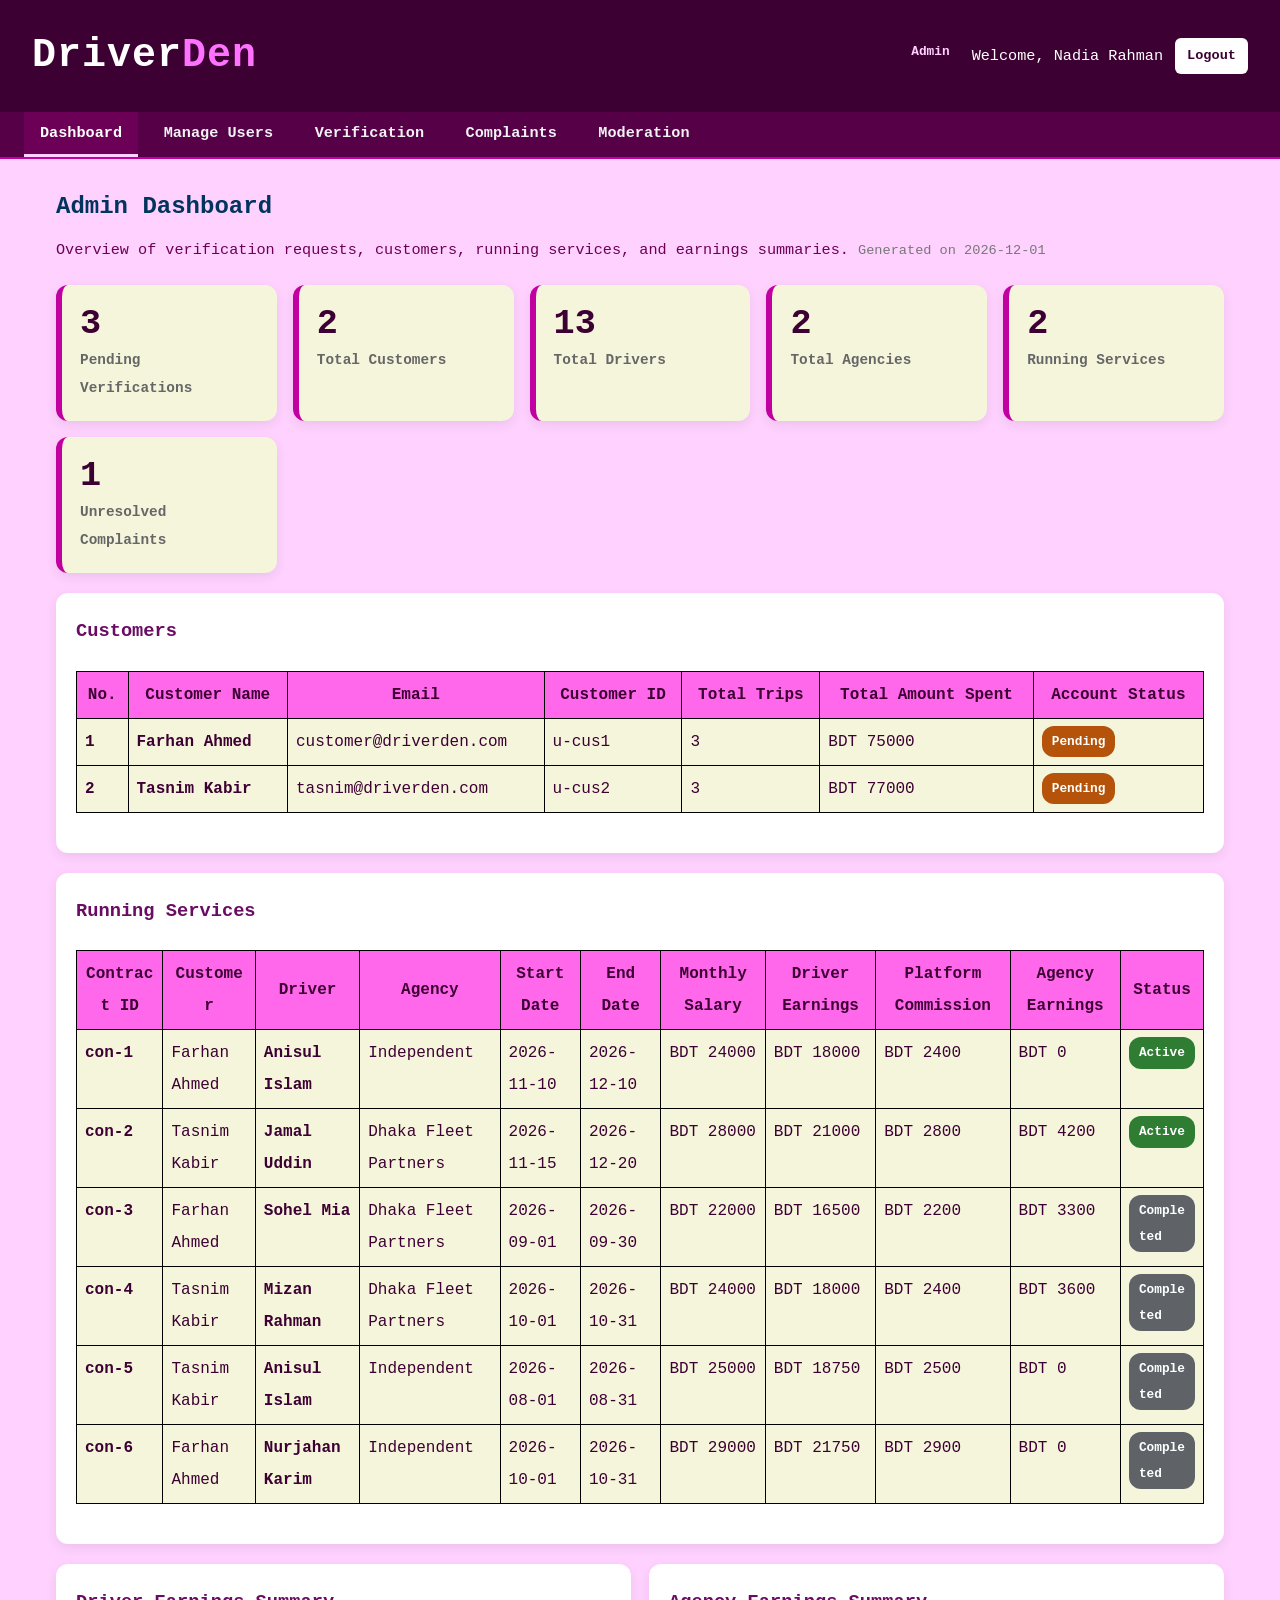
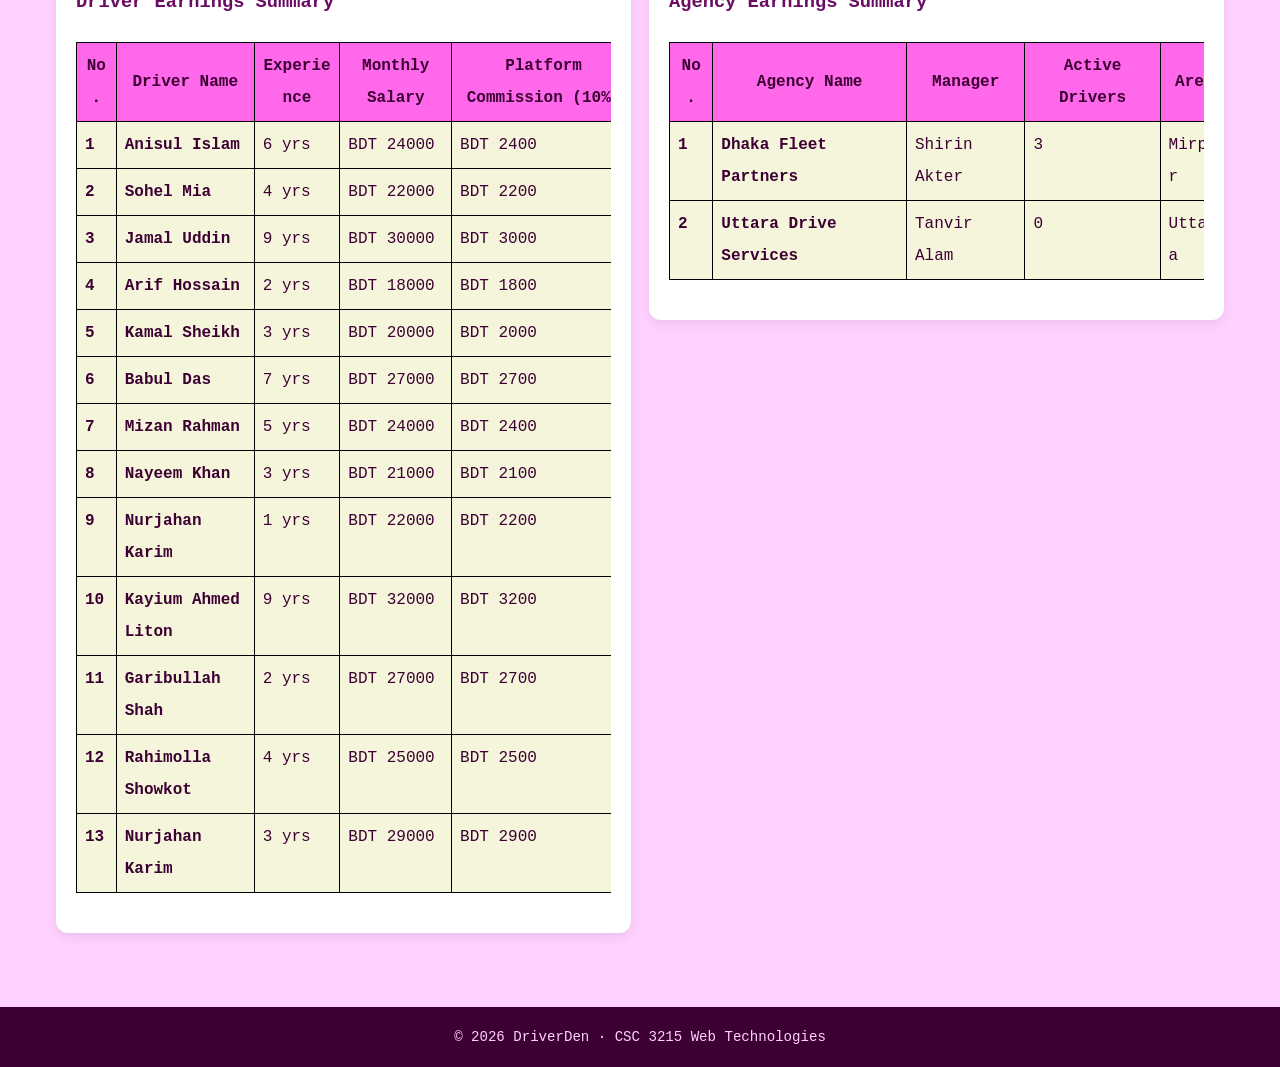
==== commit e87aa4b4: "24-58227-2 updated admin.html" ====
--- a/admin.html
+++ b/admin.html
@@ -16,7 +16,7 @@
         <a href="index.html" class="logo">Driver<span>Den</span></a>
         <div class="user-info">
             <span class="badge admin">Admin</span>
-            <span>Welcome, Raisa Tabassum</span>
+            <span>Welcome, Nadia Rahman</span>
             <a href="index.html" class="btn btn-small btn-light">Logout</a>
         </div>
     </header>
--- a/css/style.css
+++ b/css/style.css
@@ -1,3 +1,4 @@
+/*PART A  Team base styles */
 * {
     margin: 0;
     padding: 0;
@@ -540,14 +541,7 @@
     border-radius: 4px;
 }
 
-
-/* ==========================================================
-   Public Pages (index.html, auth/login.html, auth/signup.html)
-   Structure adapted from the teacher's demo project,
-   recoloured to the DriverDen palette.
-   ========================================================== */
-
-
+/* Public Pages (index.html, auth/login.html, auth/signup.html) */
 /* Page content wrapper used on public pages */
 
 .container {
@@ -637,11 +631,6 @@
     text-align: center;
     padding: 18px;
 }
-
-
-/* ASCII art icons supplied by the team.
-   Braille-pattern art needs a fixed-width font and tight
-   line spacing, or the picture breaks apart. */
 
 .feature-art {
     display: inline-block;
@@ -657,8 +646,7 @@
 }
 
 
-/* Four role cards on the home page.
-   Role accents stay inside the DriverDen magenta and plum family. */
+/* Four role cards on the home page.*/
 
 .role-grid {
     display: grid;
@@ -960,14 +948,10 @@
     color: #b78103;
 }
 
-
-/* =====================================================================
-   PART B  Customer pages (Hameem)
-   ===================================================================== */
-
-/* ==========================================================
-   Shared Table Actions
-   ========================================================== */
+/* PART B  Customer pages */
+
+
+/* Shared Table Actions*/
 
 table td a {
     display: inline-block;
@@ -1010,9 +994,7 @@
 }
 
 
-/* ==========================================================
-   Driver Cards — Other Customer Pages
-   ========================================================== */
+/* Driver Cards Other Customer Pages*/
 
 .cards-grid {
     display: grid;
@@ -1077,9 +1059,7 @@
 }
 
 
-/* ==========================================================
-   Compare Drivers — Selection Form
-   ========================================================== */
+/* Compare Drivers Selection Form */
 
 .compare-drivers-page .comparison-controls {
     display: grid;
@@ -1132,9 +1112,7 @@
 }
 
 
-/* ==========================================================
-   Compare Drivers — Results Table
-   ========================================================== */
+/*Compare Drivers — Results Table */
 
 .compare-drivers-page .comparison-table {
     width: 100%;
@@ -1219,9 +1197,7 @@
 }
 
 
-/* ==========================================================
-   Hire a Driver Page
-   ========================================================== */
+/* Hire a Driver Page*/
 
 .hire-driver-page .hiring-fields {
     display: grid;
@@ -1742,16 +1718,21 @@
     }
 }
 
-/* =====================================================================
-   PART D  Single-page dashboards, forms, tables and agency pages
-   ---------------------------------------------------------------------
-   Every role page (customer.html, driver.html, agency.html, admin.html)
-   is ONE page with several <section class="page-section">. The menu
-   buttons call showSection() (common.js), which shows one section and
-   hides the others.
-   ===================================================================== */
-
-/* Menu buttons look the same as the old menu links */
+
+/* Profile card on the Driver page (driver.html, My Profile) */
+
+.profile-card {
+    margin-top: 12px;
+}
+
+.profile-card h3 {
+    margin-bottom: 8px;
+}
+
+.profile-card .facts-table {
+    margin-bottom: 8px;
+}
+
 .topnav {
     overflow-x: auto;
     white-space: nowrap;
@@ -1782,7 +1763,9 @@
     color: #ffffff;
 }
 
+
 /* Keyboard focus stays visible everywhere (amber from the palette) */
+
 a:focus,
 button:focus,
 input:focus,
@@ -1792,7 +1775,9 @@
     outline-offset: 1px;
 }
 
+
 /* The required demo notice under the menu */
+
 .demo-label {
     background-color: beige;
     color: rgb(61, 0, 51);
@@ -1802,7 +1787,9 @@
     line-height: 1.5;
 }
 
+
 /* Hidden until showSection() displays it */
+
 .page-section {
     display: none;
 }
@@ -1821,25 +1808,116 @@
     margin: 24px 0 10px 0;
 }
 
-/* Two columns side by side; they wrap on small screens */
+
+/*AGENCY
+/* Driver Roster: prevent table clipping and keep columns & badges aligned */
+
 .row {
     display: flex;
+    gap: 20px;
+    align-items: flex-start;
+}
+
+.col {
+    flex: 0 0 300px;
+    min-width: 0;
+}
+
+.col-wide {
+    flex: 1 1 auto;
+    min-width: 0;
+}
+
+.table-wrapper {
+    width: 100%;
+    overflow-x: auto;
+}
+
+.data-table {
+    width: 100%;
+    min-width: 0;
+    table-layout: auto;
+    border-collapse: collapse;
+}
+
+.data-table th,
+.data-table td {
+    padding: 7px 8px;
+    white-space: normal;
+    word-break: break-word;
+    vertical-align: middle;
+}
+
+.data-table .badge,
+.data-table .btn {
+    margin-bottom: 0;
+    display: inline-block;
+    vertical-align: middle;
+}
+
+
+/* Keep Roster form on top and Members table full-width below */
+
+#rosterSection .row {
+    flex-direction: column;
+}
+
+#rosterSection .col,
+#rosterSection .col-wide {
+    flex: 1 1 auto;
+    width: 100%;
+}
+
+#rosterSection .data-table th,
+#rosterSection .data-table td {
+    white-space: nowrap;
+}
+
+#rosterSection .roster-top-row {
+    flex-direction: row;
+}
+
+@media (max-width: 860px) {
+    #rosterSection .roster-top-row {
+        flex-direction: column;
+    }
+}
+
+
+/* Search & filter bar spacing */
+
+.search-bar {
+    display: flex;
     flex-wrap: wrap;
-    gap: 18px;
-}
-
-.col {
-    flex: 1 1 320px;
-    min-width: 0;
-    /* lets wide tables scroll inside instead of widening the page */
-}
-
-.col-wide {
-    flex: 2 1 480px;
-    min-width: 0;
-}
+    align-items: center;
+    gap: 10px;
+    margin-bottom: 10px;
+}
+
+.search-bar input[type="text"],
+.search-bar select {
+    margin: 0;
+}
+
+
+/* Invite dropdown width & readability */
+
+#inviteDriver {
+    width: 100%;
+    min-width: 165px;
+    min-height: 38px;
+    padding: 6px 8px;
+    background-color: #ffffff;
+    color: rgb(61, 0, 51);
+    border: 1px solid rgb(115, 0, 105);
+    border-radius: 5px;
+    appearance: auto;
+    -webkit-appearance: menulist;
+}
+
 
 /* No form field may be wider than the space it is in (phones) */
+
 input,
 select,
 textarea {
@@ -1850,7 +1928,9 @@
     min-width: 0;
 }
 
+
 /* Forms laid out in a two-column table (label | field) */
+
 .form-table {
     width: 100%;
     margin: 0;
@@ -1885,7 +1965,9 @@
     width: 100%;
 }
 
+
 /* Red error text next to a field, written by showError() */
+
 .error {
     display: block;
     color: #b00020;
@@ -1913,7 +1995,9 @@
     flex-basis: 100%;
 }
 
+
 /* Extra button colours */
+
 .btn-success {
     background-color: #2e7d32;
 }
@@ -1936,38 +2020,20 @@
     cursor: not-allowed;
 }
 
-/* Wide tables scroll inside this box instead of widening the page */
-.table-wrapper {
-    overflow-x: auto;
-}
-
-.data-table {
-    min-width: 560px;
-}
-
-.data-table td {
-    vertical-align: top;
-}
-
 .empty-row {
     color: rgb(108, 0, 86);
     font-style: italic;
     text-align: center;
 }
 
-.search-bar {
-    display: flex;
-    flex-wrap: wrap;
-    align-items: center;
-    gap: 10px;
-}
-
 .result-count {
     color: rgb(108, 0, 86);
     font-size: 0.9rem;
 }
 
+
 /* Status badges: always readable TEXT; the colour is only extra */
+
 .badge.green {
     background-color: #2e7d32;
     color: #ffffff;
@@ -1992,7 +2058,9 @@
     margin-bottom: 0;
 }
 
+
 /* The team base has error and info messages; this adds success */
+
 .message.success {
     display: block;
     background-color: #e8f5e9;
@@ -2003,7 +2071,9 @@
     cursor: pointer;
 }
 
+
 /* Progress bar for staffed / headcount (agency) */
+
 .progress-track {
     display: inline-block;
     width: 140px;
@@ -2020,7 +2090,9 @@
     background-color: rgb(194, 0, 161);
 }
 
-/* Label | value table inside a request card */
+
+/* Label | value table inside a request card & agency profile */
+
 .facts-table {
     width: auto;
     margin: 0 0 12px 0;
@@ -2050,7 +2122,9 @@
     margin: 6px 0 0 22px;
 }
 
+
 /* One offer / invitation box (driver page) */
+
 .offer-item {
     border-left: 4px solid rgb(207, 0, 207);
     background-color: beige;
@@ -2059,9 +2133,20 @@
 }
 
 
-/* =====================================================================
-   PART E  Small screens (phones)
-   ===================================================================== */
+/* PART E  Small screens (phones) */
+
+@media (max-width: 860px) {
+    .row {
+        flex-direction: column;
+    }
+
+    .col,
+    .col-wide {
+        flex: 1 1 100%;
+        width: 100%;
+    }
+}
+
 @media (max-width: 700px) {
     .header {
         flex-wrap: wrap;
@@ -2101,4 +2186,237 @@
         padding-left: 12px;
         padding-right: 12px;
     }
+}
+
+.page-section {
+    display: none;
+}
+
+.page-title {
+    color: rgb(0, 51, 93);
+    margin-bottom: 4px;
+}
+
+.page-subtitle {
+    color: #666666;
+    text-align: center;
+    margin-bottom: 15px;
+    font-size: 0.95rem;
+}
+
+.page-section .page-subtitle {
+    text-align: left;
+    color: rgb(108, 0, 86);
+}
+
+.stats-grid {
+    display: grid;
+    grid-template-columns: repeat(auto-fit, minmax(200px, 1fr));
+    gap: 16px;
+    margin: 20px 0;
+}
+
+.stat-card {
+    background-color: beige;
+    border-radius: 12px;
+    padding: 18px;
+    box-shadow: 0 4px 12px rgba(0, 0, 0, 0.08);
+    border-left: 6px solid rgb(194, 0, 161);
+    transition: transform 0.3s;
+    cursor: pointer;
+}
+
+.stat-card:hover {
+    transform: scale(1.03);
+}
+
+.stat-card .stat-number {
+    font-size: 2.2rem;
+    font-weight: bold;
+    color: rgb(61, 0, 51);
+    display: block;
+    line-height: 1.2;
+}
+
+.stat-card .stat-label {
+    color: #666666;
+    font-size: 0.9rem;
+    font-weight: 600;
+}
+
+.row {
+    display: flex;
+    flex-wrap: wrap;
+    gap: 18px;
+}
+
+.col {
+    flex: 1 1 320px;
+    min-width: 0;
+}
+
+.col-wide {
+    flex: 2 1 480px;
+    min-width: 0;
+}
+
+.form-table {
+    width: 100%;
+    margin: 0;
+    background-color: transparent;
+}
+
+.form-table,
+.form-table td {
+    border: 0;
+}
+
+.form-table tr:hover {
+    background-color: transparent;
+}
+
+.form-table td {
+    padding: 6px 4px;
+    vertical-align: top;
+}
+
+.form-table td:first-child {
+    width: 34%;
+    padding-top: 10px;
+}
+
+.form-table input[type="text"],
+.form-table input[type="tel"],
+.form-table input[type="email"],
+.form-table input[type="password"],
+.form-table input[type="number"],
+.form-table input[type="date"],
+.form-table select,
+.form-table textarea {
+    width: 100%;
+}
+
+.option-label {
+    font-weight: normal;
+    font-size: 0.85rem;
+    margin-left: 4px;
+}
+
+.error {
+    display: block;
+    color: #b00020;
+    font-size: 0.85rem;
+    line-height: 1.4;
+}
+
+.search-bar {
+    display: flex;
+    flex-wrap: wrap;
+    align-items: center;
+    gap: 10px;
+}
+
+.result-count {
+    color: rgb(108, 0, 86);
+    font-size: 0.9rem;
+}
+
+.table-wrapper {
+    overflow-x: auto;
+}
+
+.data-table {
+    min-width: 560px;
+}
+
+.data-table td {
+    vertical-align: top;
+}
+
+.data-table td .btn {
+    background-color: rgb(194, 0, 161);
+    color: #ffffff;
+    border: none;
+    padding: 4px 12px;
+    font-size: 0.85rem;
+}
+
+.data-table td .btn:hover {
+    background-color: rgb(150, 0, 125);
+    color: #ffffff;
+}
+
+.data-table td .btn-success {
+    background-color: #2e7d32;
+    color: #ffffff;
+}
+
+.data-table td .btn-success:hover {
+    background-color: #1b5e20;
+}
+
+.data-table td .btn-danger {
+    background-color: #b00020;
+    color: #ffffff;
+}
+
+.data-table td .btn-danger:hover {
+    background-color: #8a0019;
+}
+
+.empty-row {
+    color: rgb(108, 0, 86);
+    font-style: italic;
+    text-align: center;
+}
+
+.doc-thumb {
+    width: 60px;
+    height: 40px;
+    object-fit: cover;
+    border-radius: 4px;
+    border: 1px solid rgb(115, 0, 105);
+    display: block;
+    margin-bottom: 4px;
+}
+
+.doc-preview {
+    max-width: 100%;
+    height: 140px;
+    object-fit: cover;
+    border-radius: 6px;
+    border: 1px solid rgb(115, 0, 105);
+    display: block;
+    margin-bottom: 6px;
+}
+
+@media (max-width: 700px) {
+    .header {
+        flex-wrap: wrap;
+        gap: 8px;
+        padding: 12px 16px;
+    }
+
+    .logo {
+        font-size: 28px;
+    }
+
+    .user-info {
+        flex-wrap: wrap;
+    }
+
+    .form-table td {
+        display: block;
+        width: 100%;
+    }
+
+    .form-table td:first-child {
+        width: 100%;
+        padding-top: 6px;
+    }
+
+    .container {
+        padding-left: 12px;
+        padding-right: 12px;
+    }
 }
